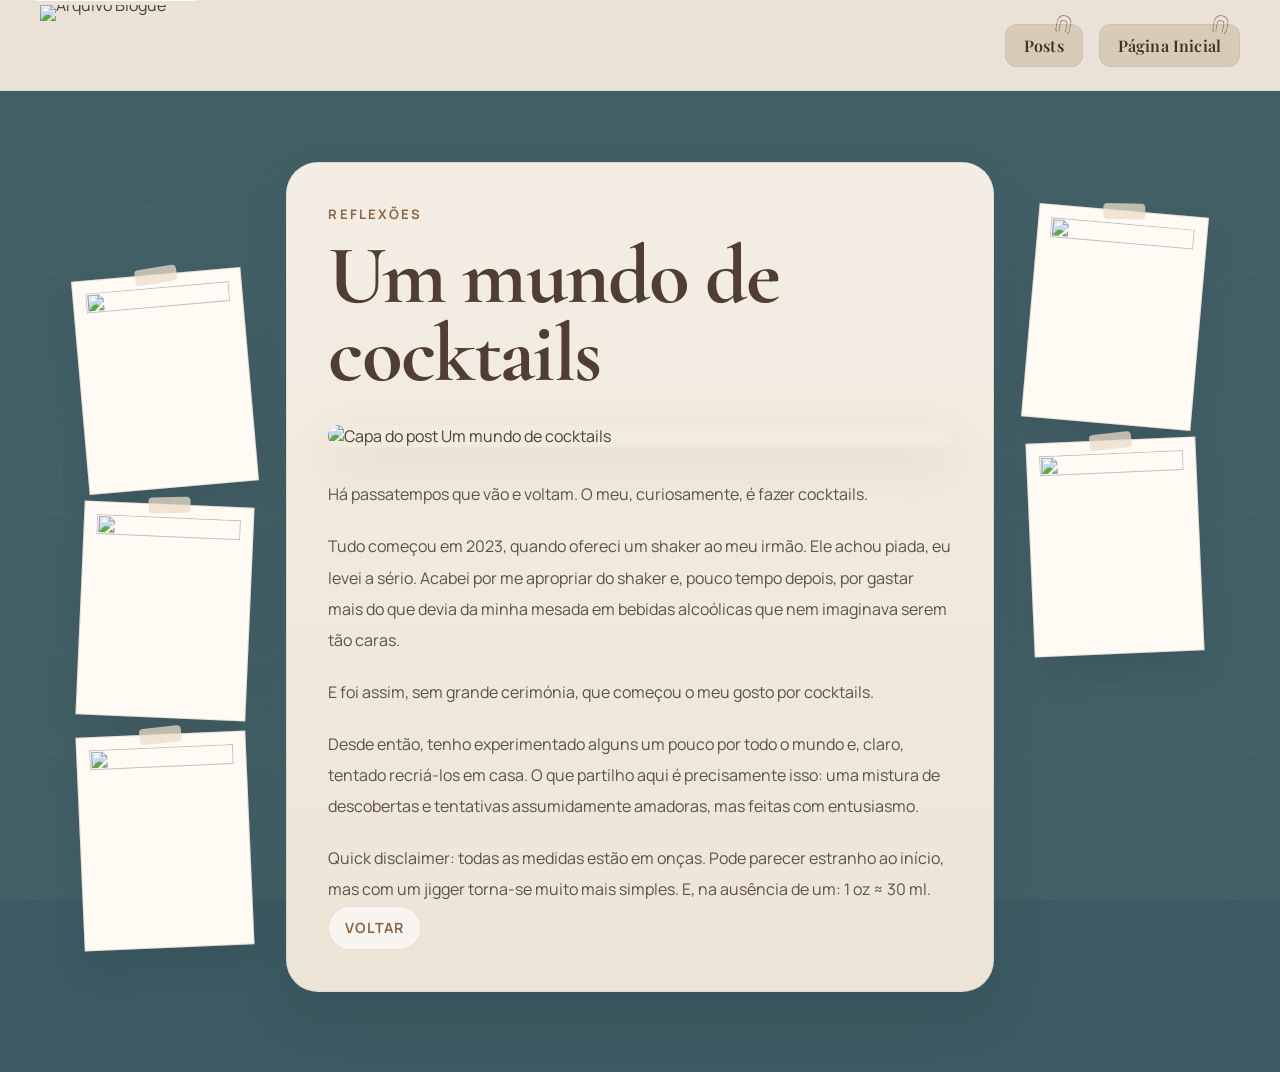
==== post1.html @ 85e185ba "Add files via upload" ====
<!DOCTYPE html>
<html lang="pt">
  <head>
    <meta charset="UTF-8" />
    <meta name="viewport" content="width=device-width, initial-scale=1.0" />
    <title>Um mundo de cocktails | Arquivo</title>
    <link rel="preconnect" href="https://fonts.googleapis.com" />
    <link rel="preconnect" href="https://fonts.gstatic.com" crossorigin />
    <link
      href="https://fonts.googleapis.com/css2?family=Cormorant+Garamond:wght@400;500;600;700&family=Manrope:wght@400;500;600;700&family=Playfair+Display:wght@500;600;700&display=swap"
      rel="stylesheet"
    />
    <link rel="stylesheet" href="style.css" />
  </head>
  <body class="post-page">
    <a class="skip-link" href="#conteudo">Saltar para o conteúdo</a>

    <header class="site-header">
      <nav class="navbar container" aria-label="Navegação principal">
        <a class="brand" href="index.html#topo" aria-label="Voltar à página inicial">
          <!-- Substitua o ficheiro abaixo se quiser trocar o logotipo -->
          <img
            src="assets/images/transparente-logo.png"
            alt="Arquivo Blogue"
            class="brand-logo"
          />
        </a>

        <button
          class="menu-toggle"
          type="button"
          aria-expanded="false"
          aria-controls="menu-principal"
          aria-label="Abrir menu"
        >
          <span></span>
          <span></span>
        </button>

        <div class="nav-links" id="menu-principal">
          <a class="nav-chip is-clipped" href="index.html#arquivo-posts"><span>Posts</span></a>
          <a class="nav-chip" href="index.html#topo"><span>Página Inicial</span></a>
        </div>
      </nav>
    </header>

    <main id="conteudo" class="post-layout">
      <section class="post-scene container">
        <aside class="post-decor post-decor-left" aria-hidden="true">
          <!-- Imagens decorativas da esquerda: duplicar ou remover qualquer bloco <figure class="polaroid decor-image ..."> -->
          <figure class="polaroid decor-image tilt-left">
            <img src="assets/images/post-cover-4.svg" alt="" />
          </figure>
          <figure class="polaroid decor-image tilt-soft-right">
            <img src="assets/images/post-cover-2.svg" alt="" />
          </figure>
          <figure class="polaroid decor-image tilt-soft-left">
            <img src="assets/images/post-cover-5.svg" alt="" />
          </figure>
        </aside>

        <article class="post-article">
          <!-- Conteudo editavel do post -->
          <!-- Categoria -->
          <p class="post-meta post-meta-article">Reflexões</p>

          <!-- Titulo -->
          <h1>Um mundo de cocktails</h1>

          <!-- Imagem principal -->
          <figure class="post-cover">
            <img
              src="assets/images/post-cover-1.svg"
              alt="Capa do post Um mundo de cocktails"
            />
          </figure>

          <!-- Paragrafos do post -->
          <div class="post-body">
            <p>
              Há passatempos que vão e voltam. O meu, curiosamente, é fazer
              cocktails.
            </p>
            <p>
              Tudo começou em 2023, quando ofereci um shaker ao meu irmão. Ele
              achou piada, eu levei a sério. Acabei por me apropriar do shaker e,
              pouco tempo depois, por gastar mais do que devia da minha mesada em
              bebidas alcoólicas que nem imaginava serem tão caras.
            </p>
            <p>
              E foi assim, sem grande cerimónia, que começou o meu gosto por
              cocktails.
            </p>
            <p>
              Desde então, tenho experimentado alguns um pouco por todo o mundo
              e, claro, tentado recriá-los em casa. O que partilho aqui é
              precisamente isso: uma mistura de descobertas e tentativas
              assumidamente amadoras, mas feitas com entusiasmo.
            </p>
            <p>
              Quick disclaimer: todas as medidas estão em onças. Pode parecer
              estranho ao início, mas com um jigger torna-se muito mais simples.
              E, na ausência de um: 1 oz ≈ 30 ml.
            </p>
          </div>

          <!-- Texto do botao -->
          <a class="back-link" href="index.html#arquivo-posts">Voltar</a>
        </article>

        <aside class="post-decor post-decor-right" aria-hidden="true">
          <!-- Imagens decorativas da direita: duplicar ou remover qualquer bloco <figure class="polaroid decor-image ..."> -->
          <figure class="polaroid decor-image tilt-right">
            <img src="assets/images/post-cover-6.svg" alt="" />
          </figure>
          <figure class="polaroid decor-image tilt-soft-left">
            <img src="assets/images/post-cover-3.svg" alt="" />
          </figure>
        </aside>
      </section>
    </main>

    <script src="script.js"></script>
  </body>
</html>
---- style.css ----
:root {
  --bg-main: #f5efe5;
  --bg-soft: #f8f2eb;
  --main-blue: #4f6a6d;
  --nav-bg: #eae2d6;
  --paper: rgba(255, 251, 246, 0.8);
  --paper-strong: #fffaf3;
  --card: #fdf8f0;
  --text-main: #503d34;
  --text-soft: #7b675f;
  --accent: #c69254;
  --accent-deep: #8b6646;
  --line: rgba(103, 78, 63, 0.14);
  --shadow: 0 24px 80px rgba(98, 73, 53, 0.12);
  --radius-lg: 32px;
  --radius-md: 22px;
  --radius-sm: 16px;
  --navbar-height: 90px;
  --container: min(1120px, calc(100vw - 2.4rem));
}

*,
*::before,
*::after {
  box-sizing: border-box;
}

html {
  scroll-behavior: smooth;
}

body {
  margin: 0;
  min-width: 320px;
  font-family: "Manrope", sans-serif;
  color: var(--text-main);
  background:
    radial-gradient(circle at top left, rgba(236, 216, 191, 0.55), transparent 34%),
    linear-gradient(180deg, #fbf7f2 0%, var(--bg-main) 48%, #efe6da 100%);
}

body::before {
  content: "";
  position: fixed;
  inset: 0;
  pointer-events: none;
  background-image:
    linear-gradient(rgba(255, 255, 255, 0.08), rgba(255, 255, 255, 0.08)),
    url("data:image/svg+xml,%3Csvg xmlns='http://www.w3.org/2000/svg' width='240' height='240' viewBox='0 0 240 240'%3E%3Cg fill='none' stroke='%23c7b5a1' stroke-opacity='.15'%3E%3Cpath d='M16 45c34-21 62-13 83 9s44 28 81 12'/%3E%3Cpath d='M20 182c28-17 59-14 83 7 21 19 48 24 81 10'/%3E%3Cpath d='M60 0v240M180 0v240' stroke-opacity='.06'/%3E%3C/g%3E%3C/svg%3E");
  opacity: 0.4;
  z-index: -1;
}

img {
  display: block;
  max-width: 100%;
}

a {
  color: inherit;
  text-decoration: none;
}

button {
  font: inherit;
}

.container {
  width: var(--container);
  margin: 0 auto;
}

.skip-link {
  position: absolute;
  left: 1rem;
  top: -3rem;
  z-index: 40;
  padding: 0.85rem 1.1rem;
  border-radius: 999px;
  background: var(--paper-strong);
  transition: top 0.2s ease;
}

.skip-link:focus {
  top: 1rem;
}

.site-header {
  position: fixed;
  inset: 0 0 auto;
  z-index: 30;
  padding: 0;
  background: var(--nav-bg);
  border-bottom: 1px solid rgba(0, 0, 0, 0.05);
}

.navbar {
  display: flex;
  align-items: center;
  justify-content: space-between;
  width: 100%;
  min-height: var(--navbar-height);
  margin: 0;
  padding: 5px 40px;
  color: var(--text-main);
}

.site-header .container {
  width: 100%;
  max-width: none;
}

.brand {
  display: inline-flex;
  align-items: center;
  flex: 0 0 auto;
  line-height: 0;
  width: auto;
  height: 80px;
}

.brand-logo {
  display: block;
  width: auto;
  max-width: none;
  height: 80px;
  image-rendering: -webkit-optimize-contrast;
}

.nav-links {
  display: flex;
  align-items: center;
  gap: 16px;
  margin-left: auto;
}

.nav-chip {
  position: relative;
  display: inline-flex;
  align-items: center;
  justify-content: center;
  padding: 10px 18px;
  font-family: "Playfair Display", serif;
  font-size: 1rem;
  font-weight: 600;
  letter-spacing: 0.01em;
  color: #3e3426;
  background: #d8cbb8;
  border: 1px solid rgba(0, 0, 0, 0.05);
  border-radius: 12px;
  cursor: pointer;
  transition:
    background 0.2s ease,
    color 0.25s ease,
    transform 0.25s ease;
}

.nav-chip span {
  position: relative;
  z-index: 1;
}

.nav-chip::before {
  content: "";
  position: absolute;
  top: -10px;
  right: 11px;
  width: 15px;
  height: 20px;
  border: 1.5px solid rgba(86, 72, 55, 0.55);
  border-bottom-color: transparent;
  border-radius: 10px 10px 8px 8px;
  transform: rotate(11deg);
  pointer-events: none;
}

.nav-chip::after {
  content: "";
  position: absolute;
  top: -5px;
  right: 15px;
  width: 8px;
  height: 13px;
  border: 1.5px solid rgba(86, 72, 55, 0.55);
  border-bottom-color: transparent;
  border-radius: 8px 8px 6px 6px;
  transform: rotate(11deg);
  pointer-events: none;
}

.nav-chip:hover,
.nav-chip:focus-visible {
  background: #cfbfa9;
  transform: translateY(-1px);
}

.post-link:hover,
.back-link:hover {
  transform: translateY(-1px);
}

.menu-toggle {
  display: none;
}

.menu-toggle span {
  display: block;
  width: 1.1rem;
  height: 2px;
  margin: 0.24rem auto;
  border-radius: 999px;
  background: currentColor;
  transition:
    transform 0.25s ease,
    opacity 0.25s ease;
}

.menu-toggle.is-open span:first-child {
  transform: translateY(6px) rotate(45deg);
}

.menu-toggle.is-open span:last-child {
  transform: translateY(-3px) rotate(-45deg);
}

.hero-section {
  padding-top: calc(var(--navbar-height) + 1.5rem);
}

.hero-image {
  width: 100%;
  height: auto;
  object-fit: contain;
  box-shadow: 0 35px 75px rgba(87, 65, 48, 0.16);
}

.archive-section {
  position: relative;
  padding: 4.5rem 0 6rem;
}

.arquivo-posts {
  background: #3d5a62;
}

.archive-shell {
  position: relative;
  padding: clamp(1.6rem, 2vw, 2.2rem);
  border: 1px solid rgba(140, 110, 90, 0.12);
  border-radius: calc(var(--radius-lg) + 6px);
  background:
    linear-gradient(180deg, rgba(255, 251, 246, 0.74), rgba(249, 241, 232, 0.92)),
    var(--paper);
  box-shadow: var(--shadow);
}

.arquivo-posts .archive-shell {
  background:
    linear-gradient(180deg, rgba(245, 236, 224, 0.96), rgba(236, 223, 206, 0.98)),
    #eadbc8;
}

.arquivo-posts .section-heading h1,
.arquivo-posts .section-intro,
.arquivo-posts .eyebrow {
  color: var(--text-main);
}

.archive-shell::before,
.archive-shell::after {
  content: "";
  position: absolute;
  width: 120px;
  height: 42px;
  background: rgba(231, 214, 189, 0.58);
  border-radius: 5px;
  filter: blur(0.2px);
}

.archive-shell::before {
  top: -12px;
  left: 7%;
  transform: rotate(-7deg);
}

.archive-shell::after {
  right: 9%;
  bottom: -14px;
  transform: rotate(5deg);
}

.section-heading {
  max-width: 42rem;
  margin-bottom: 2.4rem;
}

.eyebrow,
.post-meta {
  margin: 0 0 0.65rem;
  color: var(--accent-deep);
  font-size: 0.82rem;
  font-weight: 700;
  letter-spacing: 0.16em;
  text-transform: uppercase;
}

.section-heading h1,
.post-article h1 {
  margin: 0;
  font-family: "Cormorant Garamond", serif;
  font-size: clamp(3.2rem, 7vw, 5.2rem);
  line-height: 0.94;
  letter-spacing: -0.02em;
}

.section-intro {
  max-width: 38rem;
  margin: 1.1rem 0 0;
  color: var(--text-soft);
  font-size: 1.02rem;
  line-height: 1.8;
}

.posts-grid {
  display: grid;
  grid-template-columns: repeat(3, minmax(0, 1fr));
  gap: 1.4rem;
}

.post-card {
  display: grid;
  min-height: 100%;
  overflow: hidden;
  border: 1px solid rgba(126, 95, 75, 0.1);
  border-radius: var(--radius-md);
  background: linear-gradient(180deg, rgba(255, 251, 246, 0.92), rgba(250, 242, 233, 0.98));
  box-shadow: 0 20px 40px rgba(92, 69, 51, 0.08);
  transition:
    transform 0.3s ease,
    box-shadow 0.3s ease,
    border-color 0.3s ease;
}

.post-card:hover,
.post-card:focus-visible {
  transform: translateY(-8px) rotate(-0.4deg);
  border-color: rgba(139, 102, 70, 0.2);
  box-shadow: 0 26px 48px rgba(92, 69, 51, 0.12);
}

.post-card:nth-child(2):hover,
.post-card:nth-child(2):focus-visible {
  transform: translateY(-8px) rotate(0.5deg);
}

.post-card-media {
  position: relative;
  aspect-ratio: 4 / 3;
  overflow: hidden;
}

.post-card-media::after {
  content: "";
  position: absolute;
  inset: 0;
  background: linear-gradient(180deg, transparent 40%, rgba(74, 54, 42, 0.08) 100%);
}

.post-card-media img {
  width: 100%;
  height: 100%;
  object-fit: cover;
}

.post-card-content {
  display: grid;
  gap: 0.85rem;
  padding: 1.4rem 1.35rem 1.5rem;
}

.post-card-content h2 {
  margin: 0;
  font-family: "Cormorant Garamond", serif;
  font-size: 2rem;
  line-height: 0.96;
}

.post-card-content p {
  margin: 0;
  color: var(--text-soft);
  font-size: 0.97rem;
  line-height: 1.8;
}

.post-link,
.back-link {
  display: inline-flex;
  align-items: center;
  width: fit-content;
  margin-top: 0.3rem;
  padding: 0.72rem 1rem;
  border-radius: 999px;
  border: 1px solid rgba(139, 102, 70, 0.14);
  background: rgba(255, 255, 255, 0.6);
  color: var(--accent-deep);
  font-size: 0.88rem;
  font-weight: 700;
  letter-spacing: 0.05em;
  text-transform: uppercase;
  transition:
    transform 0.25s ease,
    background 0.25s ease,
    border-color 0.25s ease;
}

.post-link {
  pointer-events: none;
}

.post-page {
  background: #3d5a62;
}

.post-layout {
  padding: calc(var(--navbar-height) + 4.5rem) 0 5rem;
  min-height: 100vh;
}

.post-scene {
  display: grid;
  grid-template-columns: minmax(110px, 170px) minmax(0, 880px) minmax(110px, 170px);
  gap: clamp(1rem, 2.8vw, 2.4rem);
  align-items: start;
}

.post-decor {
  display: grid;
  gap: 1rem;
  align-content: start;
}

.post-decor-left {
  padding-top: 7rem;
}

.post-decor-right {
  padding-top: 3rem;
}

.polaroid {
  position: relative;
  padding: 0.75rem 0.75rem 1.25rem;
  border: 1px solid rgba(112, 88, 70, 0.16);
  background: #fffaf3;
  box-shadow: 0 18px 28px rgba(30, 47, 54, 0.14);
}

.decor-image {
  margin: 0;
}

.polaroid::before {
  content: "";
  position: absolute;
  top: -8px;
  left: 50%;
  width: 42px;
  height: 16px;
  border-radius: 4px;
  background: rgba(236, 222, 201, 0.74);
  transform: translateX(-50%) rotate(-4deg);
}

.polaroid img {
  width: 100%;
  aspect-ratio: 4 / 5;
  object-fit: cover;
}

.tilt-left {
  transform: rotate(-5deg);
}

.tilt-right {
  transform: rotate(5deg);
}

.tilt-soft-left {
  transform: rotate(-2.5deg);
}

.tilt-soft-right {
  transform: rotate(2.5deg);
}

.post-article {
  width: 100%;
  max-width: 880px;
  margin: 0 auto;
  padding: clamp(1.75rem, 3.6vw, 2.6rem);
  border: 1px solid rgba(126, 95, 75, 0.12);
  border-radius: var(--radius-lg);
  background: linear-gradient(180deg, rgba(247, 240, 230, 0.98), rgba(241, 231, 218, 0.98));
  box-shadow: 0 24px 44px rgba(30, 47, 54, 0.16);
}

.post-meta-article {
  margin-bottom: 0.9rem;
}

.post-cover {
  margin: 2rem 0;
  overflow: hidden;
  border-radius: calc(var(--radius-md) + 2px);
  box-shadow: 0 20px 48px rgba(95, 70, 51, 0.1);
}

.post-cover img {
  width: 100%;
  height: auto;
}

.post-body {
  display: grid;
  gap: 1.3rem;
  max-width: 42rem;
}

.post-body p {
  margin: 0;
  color: #624f47;
  font-size: 1rem;
  line-height: 1.95;
}

.post-page [contenteditable="true"] {
  outline: none;
  transition: box-shadow 0.2s ease, background-color 0.2s ease;
}

.post-page [contenteditable="true"]:focus {
  background: rgba(255, 255, 255, 0.2);
  box-shadow: 0 0 0 2px rgba(139, 102, 70, 0.14);
  border-radius: 8px;
}

.post-meta-article,
.post-article h1,
.post-actions,
.save-html-status {
  max-width: 42rem;
}

.post-actions {
  display: flex;
  flex-wrap: wrap;
  gap: 0.9rem;
  align-items: center;
  margin-top: 2rem;
}

.back-link {
  margin-top: 0;
}

.save-html-button {
  display: inline-flex;
  align-items: center;
  justify-content: center;
  padding: 0.72rem 1rem;
  border: 1px solid rgba(139, 102, 70, 0.14);
  border-radius: 999px;
  background: rgba(255, 255, 255, 0.72);
  color: var(--accent-deep);
  font: inherit;
  font-size: 0.88rem;
  font-weight: 700;
  letter-spacing: 0.05em;
  text-transform: uppercase;
  cursor: pointer;
  transition:
    transform 0.25s ease,
    background 0.25s ease,
    border-color 0.25s ease;
}

.save-html-button:hover,
.save-html-button:focus-visible {
  transform: translateY(-1px);
  background: rgba(255, 255, 255, 0.92);
}

.save-html-status {
  min-height: 1.4rem;
  margin: 0.85rem 0 0;
  color: var(--text-soft);
  font-size: 0.92rem;
}

.post1-page {
  background: #3d5a62;
}

.browser-chrome {
  display: flex;
  align-items: center;
  gap: 1rem;
  min-height: 54px;
  padding: 0.75rem 1.25rem;
  background: #c9cbcf;
  border-bottom: 1px solid rgba(82, 82, 82, 0.16);
}

.browser-chrome-left,
.browser-chrome-right {
  display: flex;
  align-items: center;
  gap: 0.7rem;
  flex: 0 0 auto;
}

.browser-dot {
  width: 15px;
  height: 15px;
  border-radius: 50%;
}

.browser-dot.is-red {
  background: #ff6676;
}

.browser-dot.is-yellow {
  background: #ffc857;
}

.browser-dot.is-green {
  background: #6fd13a;
}

.browser-address {
  flex: 1;
  height: 20px;
  border-radius: 999px;
  background: rgba(255, 255, 255, 0.82);
}

.browser-pill {
  width: 36px;
  height: 18px;
  border-radius: 6px;
  background: rgba(255, 255, 255, 0.82);
}

.post1-layout {
  padding: 2rem 2rem 3rem;
}

.post1-scene {
  display: grid;
  grid-template-columns: minmax(120px, 240px) minmax(0, 1fr) minmax(180px, 320px);
  gap: clamp(1rem, 2.5vw, 2.4rem);
  align-items: start;
}

.post1-strip {
  display: grid;
  gap: 1rem;
  align-content: start;
}

.post1-strip-left {
  padding-top: 33rem;
}

.post1-highlight {
  padding-top: 19rem;
}

.post1-polaroid {
  position: relative;
  margin: 0;
  padding: 0.7rem 0.7rem 1.15rem;
  background: #fffaf3;
  border: 1px solid rgba(100, 78, 62, 0.15);
  box-shadow: 0 18px 28px rgba(30, 47, 54, 0.12);
}

.post1-polaroid img {
  display: block;
  width: 100%;
  aspect-ratio: 4 / 5;
  object-fit: cover;
}

.post1-polaroid-tall img {
  aspect-ratio: 3 / 4.6;
}

.post1-polaroid-feature {
  max-width: 285px;
}

.post1-paperclipped::before,
.post1-paperclipped::after {
  content: "";
  position: absolute;
  border: 2px solid rgba(238, 230, 226, 0.95);
  border-bottom-color: transparent;
  background: transparent;
}

.post1-paperclipped::before {
  top: -28px;
  right: 14px;
  width: 30px;
  height: 96px;
  border-radius: 22px;
  transform: rotate(45deg);
}

.post1-paperclipped::after {
  top: -4px;
  right: 26px;
  width: 16px;
  height: 58px;
  border-radius: 14px;
  transform: rotate(45deg);
}

.post1-tilt-left {
  transform: rotate(-6deg);
}

.post1-tilt-right {
  transform: rotate(7deg);
}

.post1-tilt-soft-left {
  transform: rotate(-2.5deg);
}

.post1-tilt-soft-right {
  transform: rotate(3deg);
}

.post1-card {
  width: min(100%, 1080px);
  min-height: calc(100vh - 12rem);
  margin: 0 auto;
  padding: clamp(2rem, 4.2vw, 3.2rem) clamp(2rem, 4.4vw, 4rem);
  border-radius: 34px;
  border: 1px solid rgba(182, 150, 122, 0.14);
  background:
    linear-gradient(90deg, rgba(216, 198, 176, 0.18) 0 3.5%, transparent 3.5% 100%),
    radial-gradient(circle at 50% 30%, rgba(246, 222, 191, 0.18), transparent 50%),
    linear-gradient(180deg, rgba(248, 242, 234, 0.98), rgba(244, 235, 224, 0.98));
  box-shadow:
    0 24px 48px rgba(26, 40, 46, 0.16),
    inset 0 0 34px rgba(213, 184, 145, 0.12);
}

.post1-page .post-meta-article {
  margin: 0 0 1rem;
  color: #8b6646;
  font-size: 0.92rem;
  letter-spacing: 0.18em;
}

.post1-page .post1-card h1 {
  max-width: 9ch;
  margin: 0 0 2rem;
  color: #5a4437;
  font-family: "Cormorant Garamond", serif;
  font-size: clamp(4.4rem, 7vw, 6.6rem);
  line-height: 0.9;
  letter-spacing: -0.045em;
}

.post1-body {
  display: grid;
  gap: 1.55rem;
  max-width: 51rem;
  padding-top: 1.6rem;
  border-top: 1px solid rgba(214, 194, 170, 0.35);
}

.post1-body p {
  margin: 0;
  color: #655148;
  font-size: clamp(1.05rem, 1.35vw, 1.18rem);
  line-height: 1.95;
}

.post1-actions {
  margin-top: 2.5rem;
}

.post1-page .back-link {
  padding: 0.95rem 1.55rem;
  border-radius: 999px;
  background: rgba(255, 252, 247, 0.8);
  box-shadow: 0 4px 14px rgba(98, 73, 53, 0.08);
}

.post1-page .save-html-button {
  padding: 0.95rem 1.25rem;
  border-radius: 999px;
  background: rgba(245, 236, 225, 0.82);
}

.post1-page .save-html-status {
  margin-top: 1rem;
}

@media (max-width: 1100px) {
  .post-scene {
    grid-template-columns: minmax(0, 760px);
    justify-content: center;
  }

  .post-decor {
    display: none;
  }

  .post1-scene {
    grid-template-columns: minmax(0, 1fr);
  }

  .post1-strip,
  .post1-highlight {
    display: none;
  }
}

@media (max-width: 960px) {
  .posts-grid {
    grid-template-columns: repeat(2, minmax(0, 1fr));
  }
}

@media (max-width: 760px) {
  :root {
    --navbar-height: 78px;
    --container: min(100vw - 1.25rem, 100%);
  }

  .navbar {
    min-height: var(--navbar-height);
    padding: 14px 20px;
  }

  .brand {
    width: auto;
    height: 50px;
  }

  .brand-logo {
    height: 50px;
  }

  .nav-links {
    display: grid;
    justify-items: end;
    gap: 8px;
  }

  .browser-chrome {
    min-height: 46px;
    padding: 0.55rem 0.9rem;
  }

  .browser-dot {
    width: 13px;
    height: 13px;
  }

  .browser-pill {
    width: 28px;
    height: 14px;
  }

  .post1-layout {
    padding: 1.1rem 0.85rem 2rem;
  }

  .post1-card {
    min-height: auto;
    padding: 1.6rem 1.2rem 2rem;
    border-radius: 28px;
  }

  .post1-page .post1-card h1 {
    font-size: clamp(3.1rem, 15vw, 4.4rem);
  }

  .post1-body {
    gap: 1.2rem;
    max-width: 100%;
  }

  .nav-chip {
    padding: 8px 14px;
    font-size: 0.95rem;
  }

  .section-heading h1,
  .post-article h1 {
    font-size: clamp(2.8rem, 13vw, 4rem);
  }

  .post-layout {
    padding: calc(var(--navbar-height) + 2.6rem) 0 4rem;
  }

  .archive-section {
    padding: 3.5rem 0 4rem;
  }

  .posts-grid {
    grid-template-columns: 1fr;
  }
}

@media (max-width: 560px) {
  .hero-section {
    padding-top: calc(var(--navbar-height) + 1rem);
  }

  .navbar {
    padding: 14px 16px;
  }

  .brand {
    width: auto;
    height: 50px;
  }

  .archive-shell {
    padding: 1.2rem;
    border-radius: 28px;
  }

  .archive-shell::before,
  .archive-shell::after {
    width: 86px;
    height: 28px;
  }

  .post-card-content h2 {
    font-size: 1.78rem;
  }

  .post-body p,
  .section-intro,
  .post-card-content p {
    font-size: 0.96rem;
  }
}
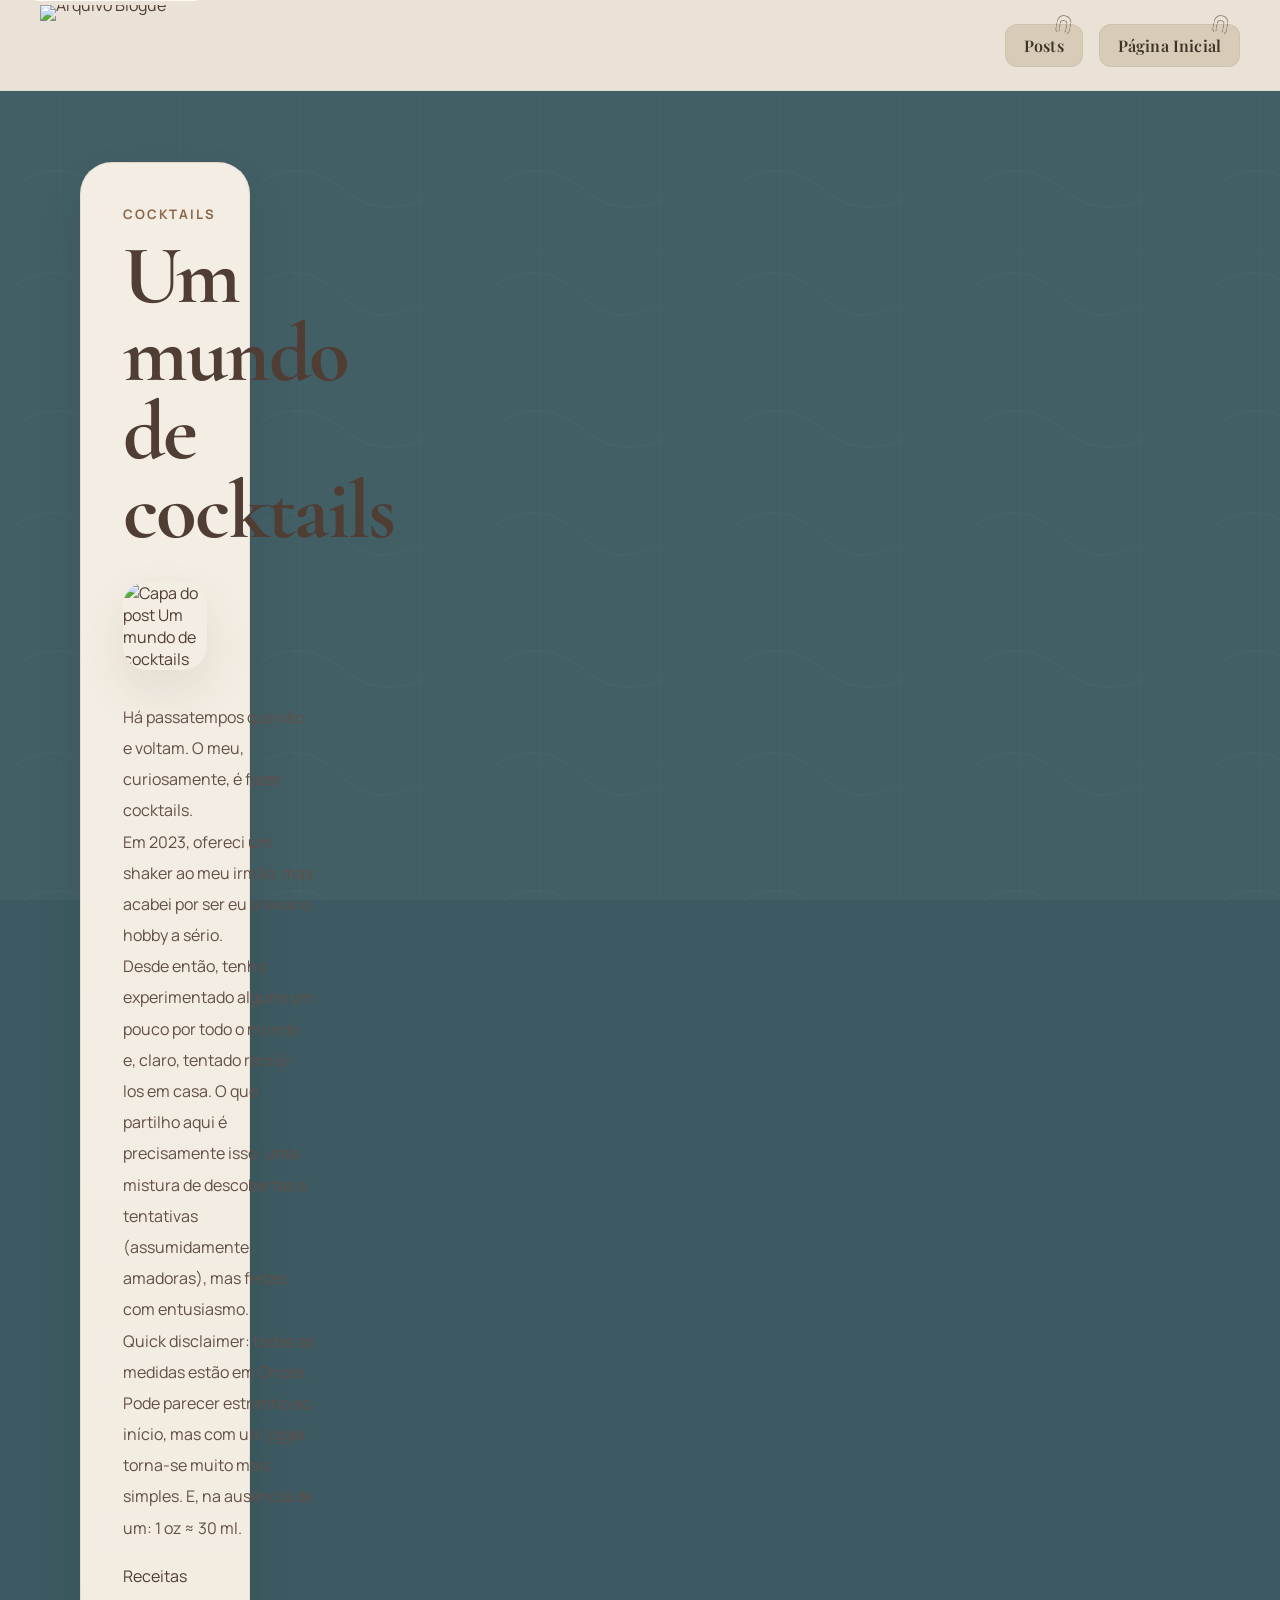
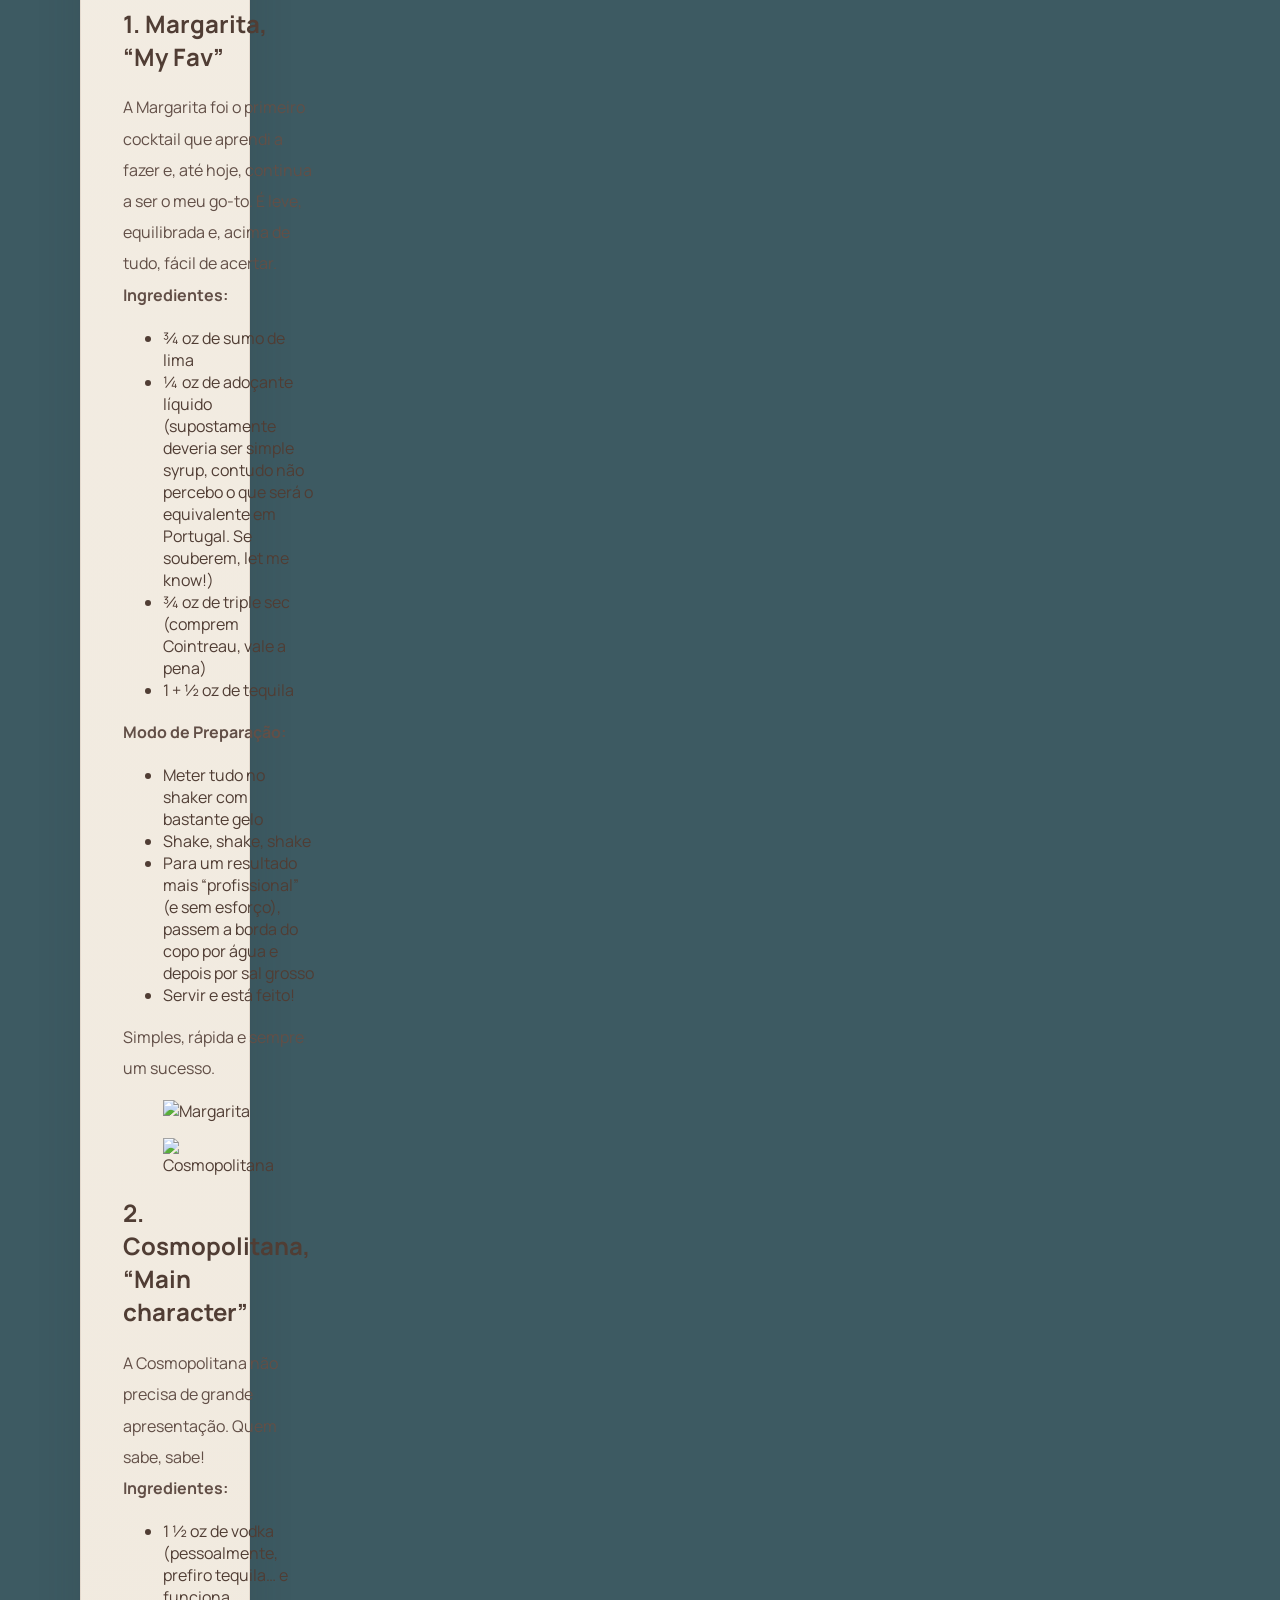
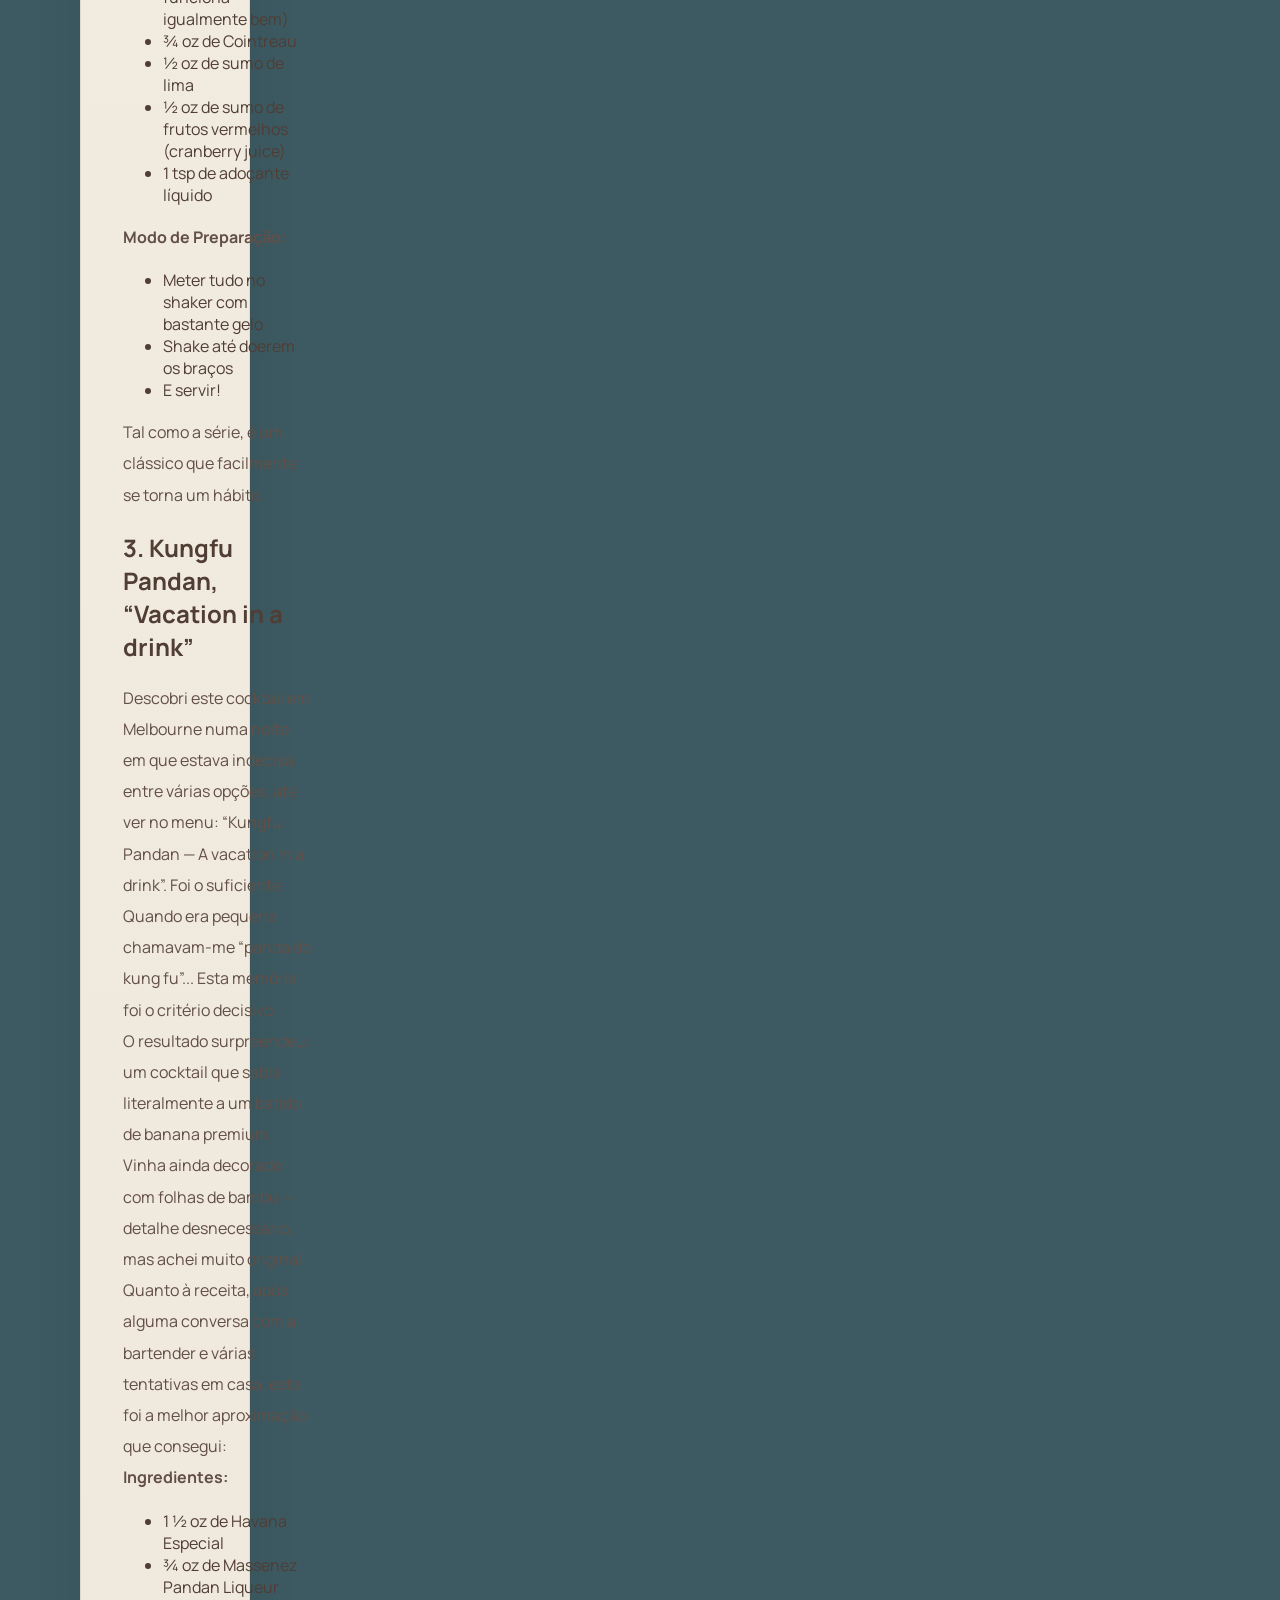
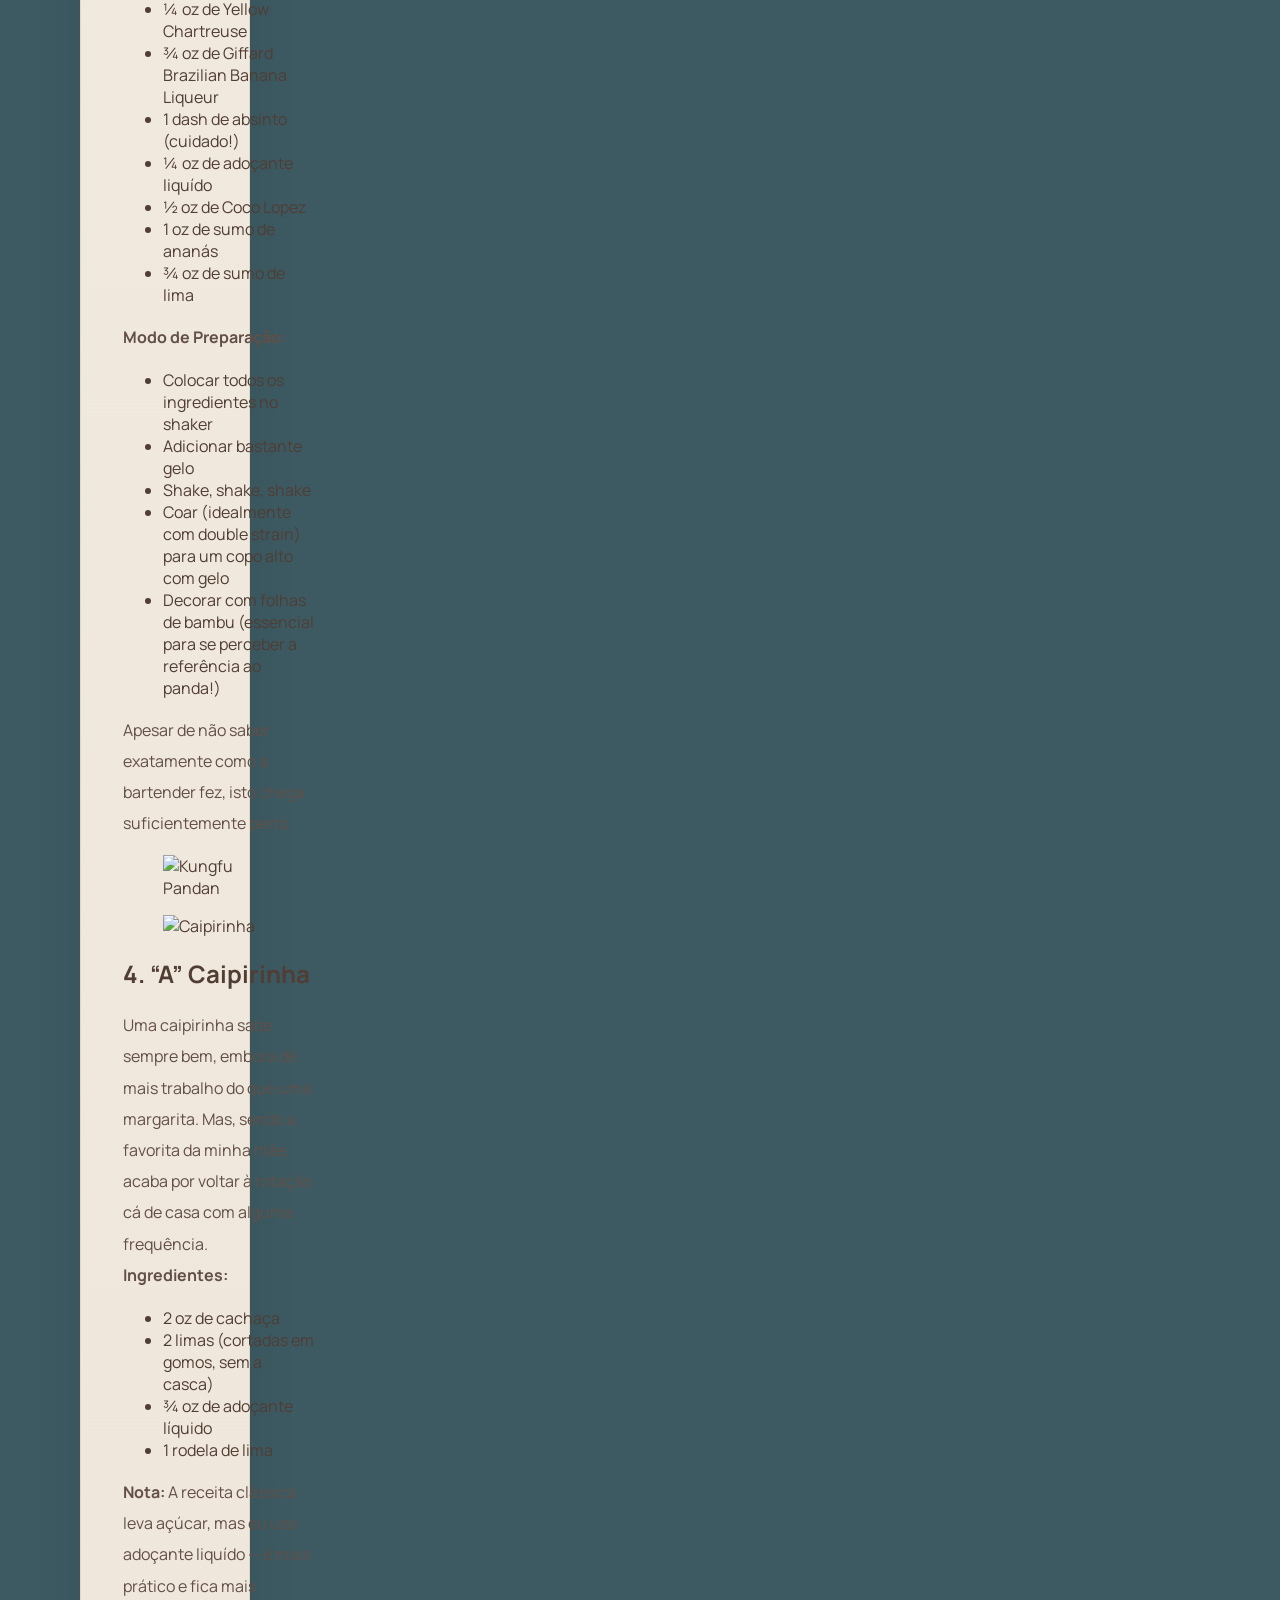
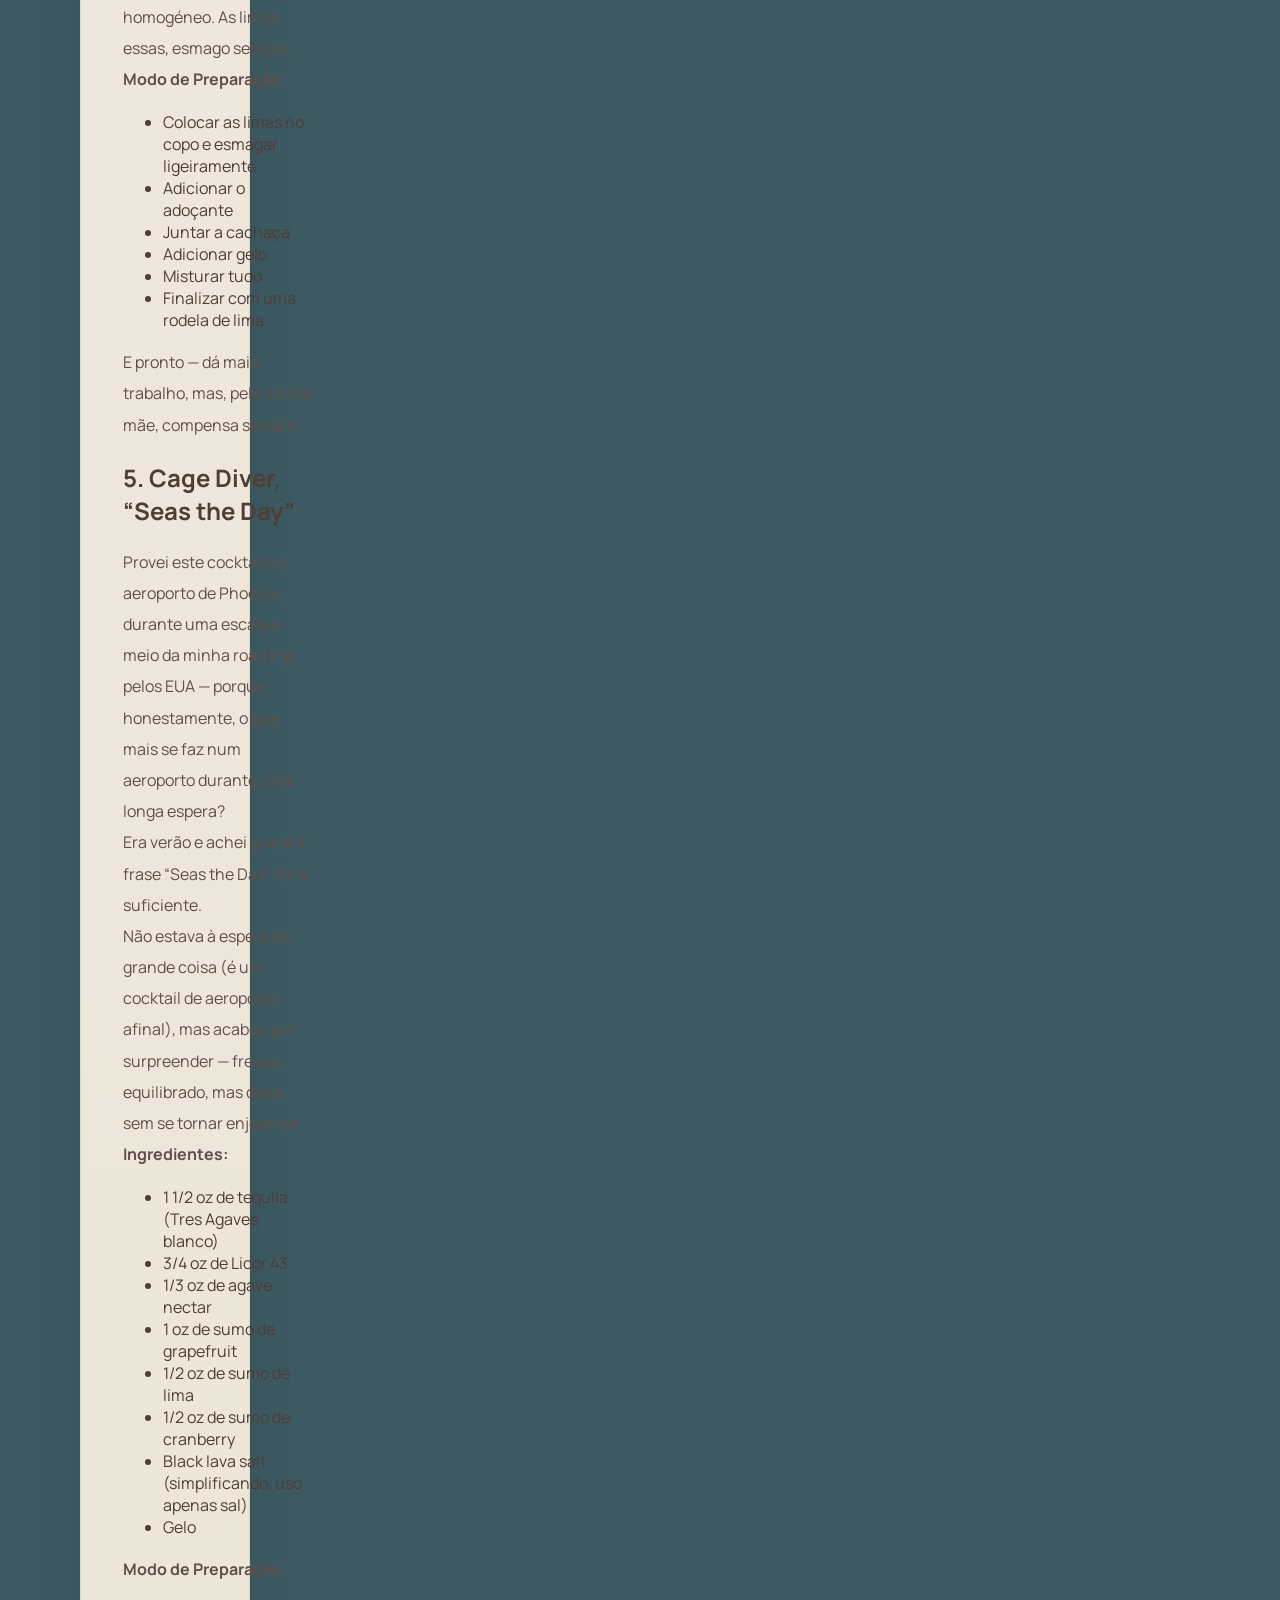
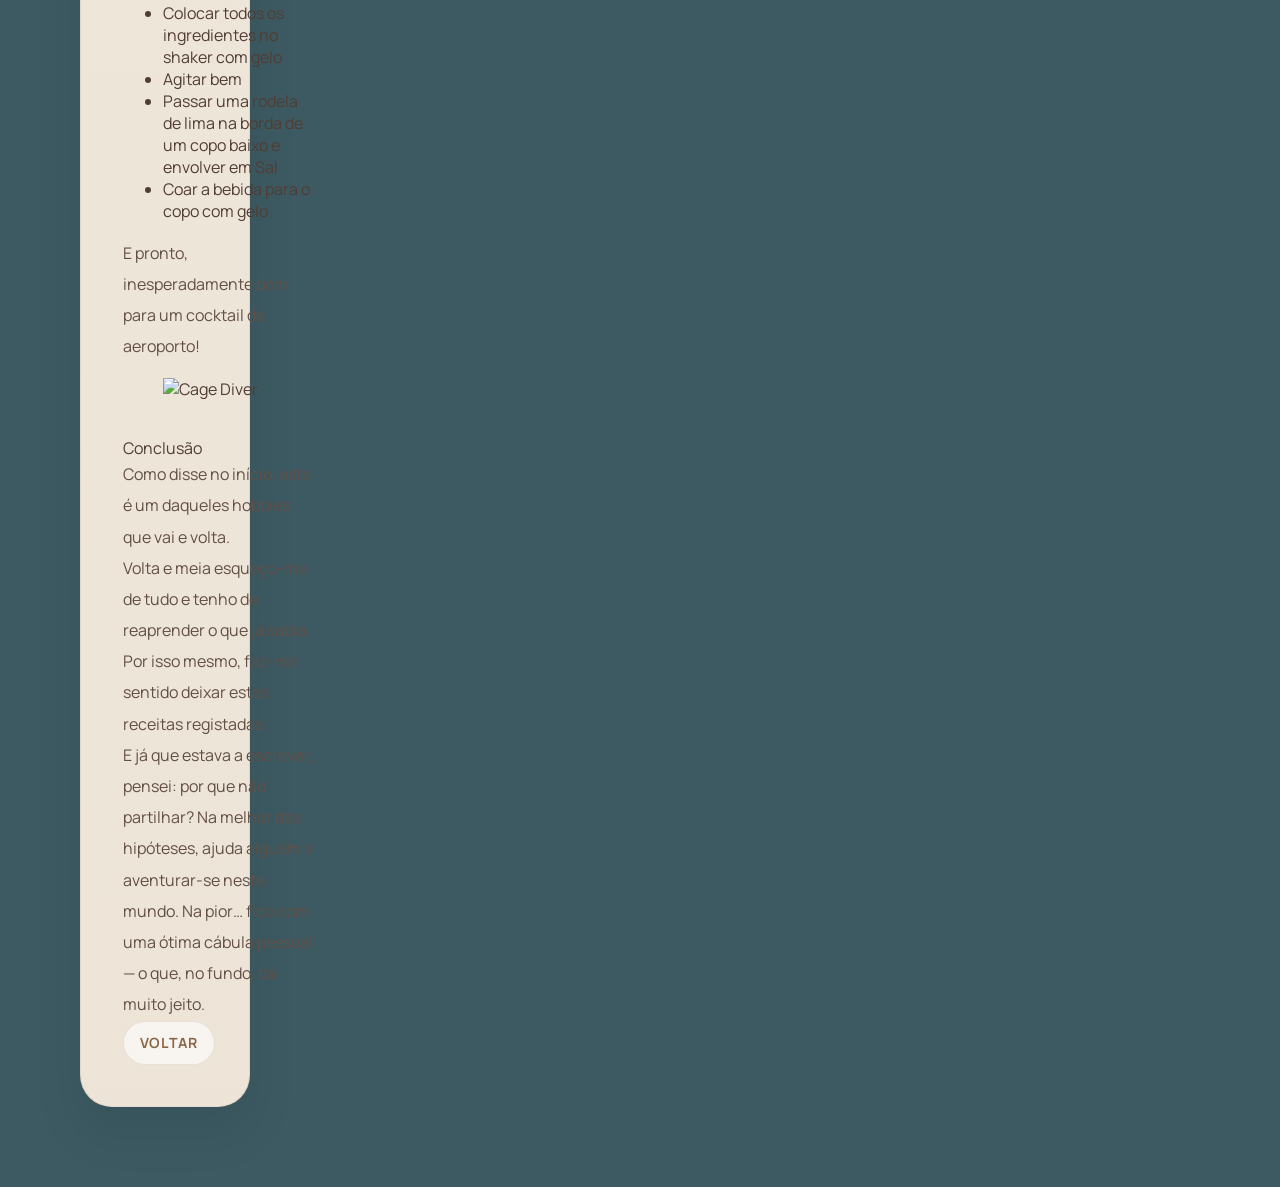
==== commit c25e644b: "Add files via upload" ====
--- a/post1.html
+++ b/post1.html
@@ -12,7 +12,7 @@
     />
     <link rel="stylesheet" href="style.css" />
   </head>
-  <body class="post-page">
+  <body class="post-page cocktail-post">
     <a class="skip-link" href="#conteudo">Saltar para o conteúdo</a>
 
     <header class="site-header">
@@ -46,23 +46,10 @@
 
     <main id="conteudo" class="post-layout">
       <section class="post-scene container">
-        <aside class="post-decor post-decor-left" aria-hidden="true">
-          <!-- Imagens decorativas da esquerda: duplicar ou remover qualquer bloco <figure class="polaroid decor-image ..."> -->
-          <figure class="polaroid decor-image tilt-left">
-            <img src="assets/images/post-cover-4.svg" alt="" />
-          </figure>
-          <figure class="polaroid decor-image tilt-soft-right">
-            <img src="assets/images/post-cover-2.svg" alt="" />
-          </figure>
-          <figure class="polaroid decor-image tilt-soft-left">
-            <img src="assets/images/post-cover-5.svg" alt="" />
-          </figure>
-        </aside>
-
         <article class="post-article">
           <!-- Conteudo editavel do post -->
           <!-- Categoria -->
-          <p class="post-meta post-meta-article">Reflexões</p>
+          <p class="post-meta post-meta-article">Cocktails</p>
 
           <!-- Titulo -->
           <h1>Um mundo de cocktails</h1>
@@ -70,53 +57,268 @@
           <!-- Imagem principal -->
           <figure class="post-cover">
             <img
-              src="assets/images/post-cover-1.svg"
+              src="assets/images/post-cover-1.jpg"
               alt="Capa do post Um mundo de cocktails"
             />
           </figure>
 
           <!-- Paragrafos do post -->
           <div class="post-body">
-            <p>
-              Há passatempos que vão e voltam. O meu, curiosamente, é fazer
-              cocktails.
-            </p>
-            <p>
-              Tudo começou em 2023, quando ofereci um shaker ao meu irmão. Ele
-              achou piada, eu levei a sério. Acabei por me apropriar do shaker e,
-              pouco tempo depois, por gastar mais do que devia da minha mesada em
-              bebidas alcoólicas que nem imaginava serem tão caras.
-            </p>
-            <p>
-              E foi assim, sem grande cerimónia, que começou o meu gosto por
-              cocktails.
-            </p>
-            <p>
-              Desde então, tenho experimentado alguns um pouco por todo o mundo
-              e, claro, tentado recriá-los em casa. O que partilho aqui é
-              precisamente isso: uma mistura de descobertas e tentativas
-              assumidamente amadoras, mas feitas com entusiasmo.
-            </p>
-            <p>
-              Quick disclaimer: todas as medidas estão em onças. Pode parecer
-              estranho ao início, mas com um jigger torna-se muito mais simples.
-              E, na ausência de um: 1 oz ≈ 30 ml.
-            </p>
+            <section class="post-intro" aria-label="Introdução">
+              <p>
+                Há passatempos que vão e voltam. O meu, curiosamente, é fazer cocktails.
+              </p>
+              <p>
+                Em 2023, ofereci um shaker ao meu irmão, mas acabei por ser eu a levar
+                o hobby a sério.
+              </p>
+              <p>
+                Desde então, tenho experimentado alguns um pouco por todo o mundo e,
+                claro, tentado recriá-los em casa. O que partilho aqui é precisamente
+                isso: uma mistura de descobertas e tentativas (assumidamente
+                amadoras), mas feitas com entusiasmo.
+              </p>
+              <p>
+                Quick disclaimer: todas as medidas estão em Onzes. Pode parecer
+                estranho ao início, mas com um jigger torna-se muito mais simples. E,
+                na ausência de um: 1 oz ≈ 30 ml.
+              </p>
+            </section>
+
+            <section class="recipes-section" aria-label="Receitas">
+              <div class="post-section-divider" aria-hidden="true">
+                <span>Receitas</span>
+              </div>
+
+              <section class="recipe-card">
+                <div class="recipe-card-copy">
+                  <h2>1. Margarita, “My Fav”</h2>
+                  <p>
+                    A Margarita foi o primeiro cocktail que aprendi a fazer e, até hoje,
+                    continua a ser o meu go-to. É leve, equilibrada e, acima de tudo,
+                    fácil de acertar.
+                  </p>
+                  <p><strong>Ingredientes:</strong></p>
+                  <ul>
+                    <li>¾ oz de sumo de lima</li>
+                    <li>
+                      ¼ oz de adoçante líquido (supostamente deveria ser simple syrup,
+                      contudo não percebo o que será o equivalente em Portugal. Se
+                      souberem, let me know!)
+                    </li>
+                    <li>¾ oz de triple sec (comprem Cointreau, vale a pena)</li>
+                    <li>1 + ½ oz de tequila</li>
+                  </ul>
+                  <p><strong>Modo de Preparação:</strong></p>
+                  <ul>
+                    <li>Meter tudo no shaker com bastante gelo</li>
+                    <li>Shake, shake, shake</li>
+                    <li>
+                      Para um resultado mais “profissional” (e sem esforço), passem a
+                      borda do copo por água e depois por sal grosso
+                    </li>
+                    <li>Servir e está feito!</li>
+                  </ul>
+                  <p>Simples, rápida e sempre um sucesso.</p>
+                </div>
+                <figure class="recipe-photo recipe-photo-portrait">
+                  <img
+                    src="assets/images/Um mundo de Cocktails/Margarita.png"
+                    alt="Margarita"
+                  />
+                </figure>
+              </section>
+
+              <section class="recipe-card recipe-card-reverse">
+                <figure class="recipe-photo recipe-photo-wide">
+                  <img
+                    src="assets/images/Um mundo de Cocktails/Cosmopolitana.png"
+                    alt="Cosmopolitana"
+                  />
+                </figure>
+                <div class="recipe-card-copy">
+                  <h2>2. Cosmopolitana, “Main character”</h2>
+                  <p>A Cosmopolitana não precisa de grande apresentação. Quem sabe, sabe!</p>
+                  <p><strong>Ingredientes:</strong></p>
+                  <ul>
+                    <li>1 ½ oz de vodka (pessoalmente, prefiro tequila… e funciona igualmente bem)</li>
+                    <li>¾ oz de Cointreau</li>
+                    <li>½ oz de sumo de lima</li>
+                    <li>½ oz de sumo de frutos vermelhos (cranberry juice)</li>
+                    <li>1 tsp de adoçante líquido</li>
+                  </ul>
+                  <p><strong>Modo de Preparação:</strong></p>
+                  <ul>
+                    <li>Meter tudo no shaker com bastante gelo</li>
+                    <li>Shake até doerem os braços</li>
+                    <li>E servir!</li>
+                  </ul>
+                  <p>Tal como a série, é um clássico que facilmente se torna um hábito.</p>
+                </div>
+              </section>
+
+              <section class="recipe-card">
+                <div class="recipe-card-copy">
+                  <h2>3. Kungfu Pandan, “Vacation in a drink”</h2>
+                  <p>
+                    Descobri este cocktail em Melbourne numa noite em que estava indecisa
+                    entre várias opções, até ver no menu: “Kungfu Pandan — A vacation in
+                    a drink”. Foi o suficiente.
+                  </p>
+                  <p>
+                    Quando era pequena chamavam-me “panda do kung fu”... Esta memória foi
+                    o critério decisivo.
+                  </p>
+                  <p>
+                    O resultado surpreendeu: um cocktail que sabia literalmente a um
+                    batido de banana premium. Vinha ainda decorado com folhas de bambu —
+                    detalhe desnecessário, mas achei muito original.
+                  </p>
+                  <p>
+                    Quanto à receita, após alguma conversa com a bartender e várias
+                    tentativas em casa, esta foi a melhor aproximação que consegui:
+                  </p>
+                  <p><strong>Ingredientes:</strong></p>
+                  <ul>
+                    <li>1 ½ oz de Havana Especial</li>
+                    <li>¾ oz de Massenez Pandan Liqueur</li>
+                    <li>¼ oz de Yellow Chartreuse</li>
+                    <li>¾ oz de Giffard Brazilian Banana Liqueur</li>
+                    <li>1 dash de absinto (cuidado!)</li>
+                    <li>¼ oz de adoçante liquído</li>
+                    <li>½ oz de Coco Lopez</li>
+                    <li>1 oz de sumo de ananás</li>
+                    <li>¾ oz de sumo de lima</li>
+                  </ul>
+                  <p><strong>Modo de Preparação:</strong></p>
+                  <ul>
+                    <li>Colocar todos os ingredientes no shaker</li>
+                    <li>Adicionar bastante gelo</li>
+                    <li>Shake, shake, shake</li>
+                    <li>Coar (idealmente com double strain) para um copo alto com gelo</li>
+                    <li>Decorar com folhas de bambu (essencial para se perceber a referência ao panda!)</li>
+                  </ul>
+                  <p>
+                    Apesar de não saber exatamente como a bartender fez, isto chega
+                    suficientemente perto.
+                  </p>
+                </div>
+                <figure class="recipe-photo recipe-photo-portrait">
+                  <img
+                    src="assets/images/Um mundo de Cocktails/Kungfu Pandan, “Vacation in a drink”.jpg"
+                    alt="Kungfu Pandan"
+                  />
+                </figure>
+              </section>
+
+              <section class="recipe-card recipe-card-reverse">
+                <figure class="recipe-photo recipe-photo-portrait">
+                  <img
+                    src="assets/images/Um mundo de Cocktails/Caipirinha.png"
+                    alt="Caipirinha"
+                  />
+                </figure>
+                <div class="recipe-card-copy">
+                  <h2>4. “A” Caipirinha</h2>
+                  <p>
+                    Uma caipirinha sabe sempre bem, embora dê mais trabalho do que uma
+                    margarita. Mas, sendo a favorita da minha mãe, acaba por voltar à
+                    rotação cá de casa com alguma frequência.
+                  </p>
+                  <p><strong>Ingredientes:</strong></p>
+                  <ul>
+                    <li>2 oz de cachaça</li>
+                    <li>2 limas (cortadas em gomos, sem a casca)</li>
+                    <li>¾ oz de adoçante líquido</li>
+                    <li>1 rodela de lima</li>
+                  </ul>
+                  <p>
+                    <strong>Nota:</strong> A receita clássica leva açúcar, mas eu uso
+                    adoçante liquído — é mais prático e fica mais homogéneo. As limas,
+                    essas, esmago sempre.
+                  </p>
+                  <p><strong>Modo de Preparação:</strong></p>
+                  <ul>
+                    <li>Colocar as limas no copo e esmagar ligeiramente</li>
+                    <li>Adicionar o adoçante</li>
+                    <li>Juntar a cachaça</li>
+                    <li>Adicionar gelo</li>
+                    <li>Misturar tudo</li>
+                    <li>Finalizar com uma rodela de lima</li>
+                  </ul>
+                  <p>E pronto — dá mais trabalho, mas, pela minha mãe, compensa sempre.</p>
+                </div>
+              </section>
+
+              <section class="recipe-card">
+                <div class="recipe-card-copy">
+                  <h2>5. Cage Diver, “Seas the Day”</h2>
+                  <p>
+                    Provei este cocktail no aeroporto de Phoenix, durante uma escala a
+                    meio da minha road trip pelos EUA — porque, honestamente, o que mais
+                    se faz num aeroporto durante uma longa espera?
+                  </p>
+                  <p>
+                    Era verão e achei graça à frase “Seas the Day”. Foi o suficiente.
+                  </p>
+                  <p>
+                    Não estava à espera de grande coisa (é um cocktail de aeroporto,
+                    afinal), mas acabou por surpreender — fresco, equilibrado, mas doce
+                    sem se tornar enjoativo!
+                  </p>
+                  <p><strong>Ingredientes:</strong></p>
+                  <ul>
+                    <li>1 1/2 oz de tequila (Tres Agaves blanco)</li>
+                    <li>3/4 oz de Licor 43</li>
+                    <li>1/3 oz de agave nectar</li>
+                    <li>1 oz de sumo de grapefruit</li>
+                    <li>1/2 oz de sumo de lima</li>
+                    <li>1/2 oz de sumo de cranberry</li>
+                    <li>Black lava salt (simplificando, uso apenas sal)</li>
+                    <li>Gelo</li>
+                  </ul>
+                  <p><strong>Modo de Preparação:</strong></p>
+                  <ul>
+                    <li>Colocar todos os ingredientes no shaker com gelo</li>
+                    <li>Agitar bem</li>
+                    <li>Passar uma rodela de lima na borda de um copo baixo e envolver em Sal</li>
+                    <li>Coar a bebida para o copo com gelo</li>
+                  </ul>
+                  <p>E pronto, inesperadamente bom para um cocktail de aeroporto!</p>
+                </div>
+                <figure class="recipe-photo recipe-photo-portrait">
+                  <img
+                    src="assets/images/Um mundo de Cocktails/Cage Diver, “Seas the Day”.png"
+                    alt="Cage Diver"
+                  />
+                </figure>
+              </section>
+            </section>
+
+            <section class="post-conclusion" aria-label="Conclusão">
+              <div class="post-section-divider" aria-hidden="true">
+                <span>Conclusão</span>
+              </div>
+              <div class="post-conclusion-card">
+                <p>
+                  Como disse no início, este é um daqueles hobbies que vai e volta.
+                </p>
+                <p>
+                  Volta e meia esqueço-me de tudo e tenho de reaprender o que já sabia.
+                  Por isso mesmo, faz-me sentido deixar estas receitas registadas.
+                </p>
+                <p>
+                  E já que estava a escrever, pensei: por que não partilhar? Na melhor
+                  das hipóteses, ajuda alguém a aventurar-se neste mundo. Na pior…
+                  fico com uma ótima cábula pessoal — o que, no fundo, dá muito jeito.
+                </p>
+              </div>
+            </section>
           </div>
 
           <!-- Texto do botao -->
           <a class="back-link" href="index.html#arquivo-posts">Voltar</a>
         </article>
-
-        <aside class="post-decor post-decor-right" aria-hidden="true">
-          <!-- Imagens decorativas da direita: duplicar ou remover qualquer bloco <figure class="polaroid decor-image ..."> -->
-          <figure class="polaroid decor-image tilt-right">
-            <img src="assets/images/post-cover-6.svg" alt="" />
-          </figure>
-          <figure class="polaroid decor-image tilt-soft-left">
-            <img src="assets/images/post-cover-3.svg" alt="" />
-          </figure>
-        </aside>
       </section>
     </main>
 
--- a/style.css
+++ b/style.css
@@ -29,6 +29,10 @@
   scroll-behavior: smooth;
 }
 
+#topo {
+  scroll-margin-top: var(--navbar-height);
+}
+
 body {
   margin: 0;
   min-width: 320px;
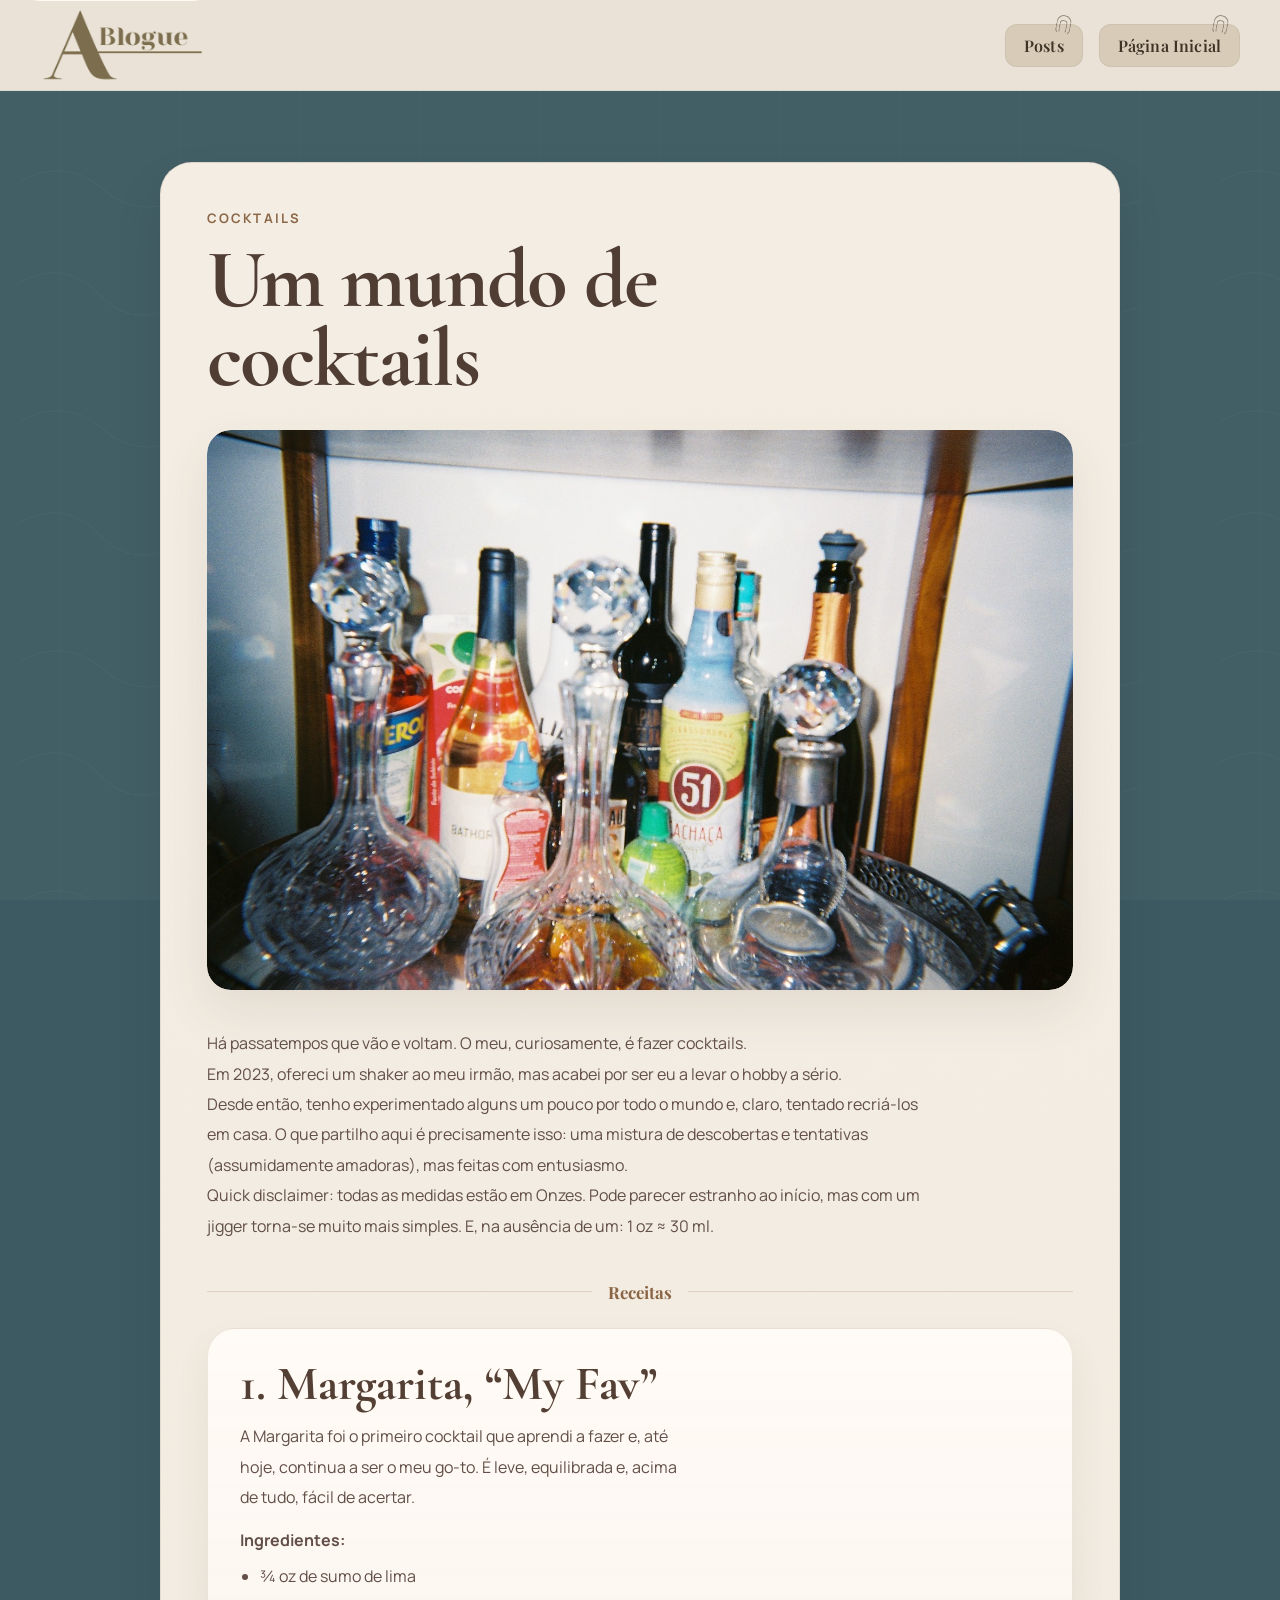
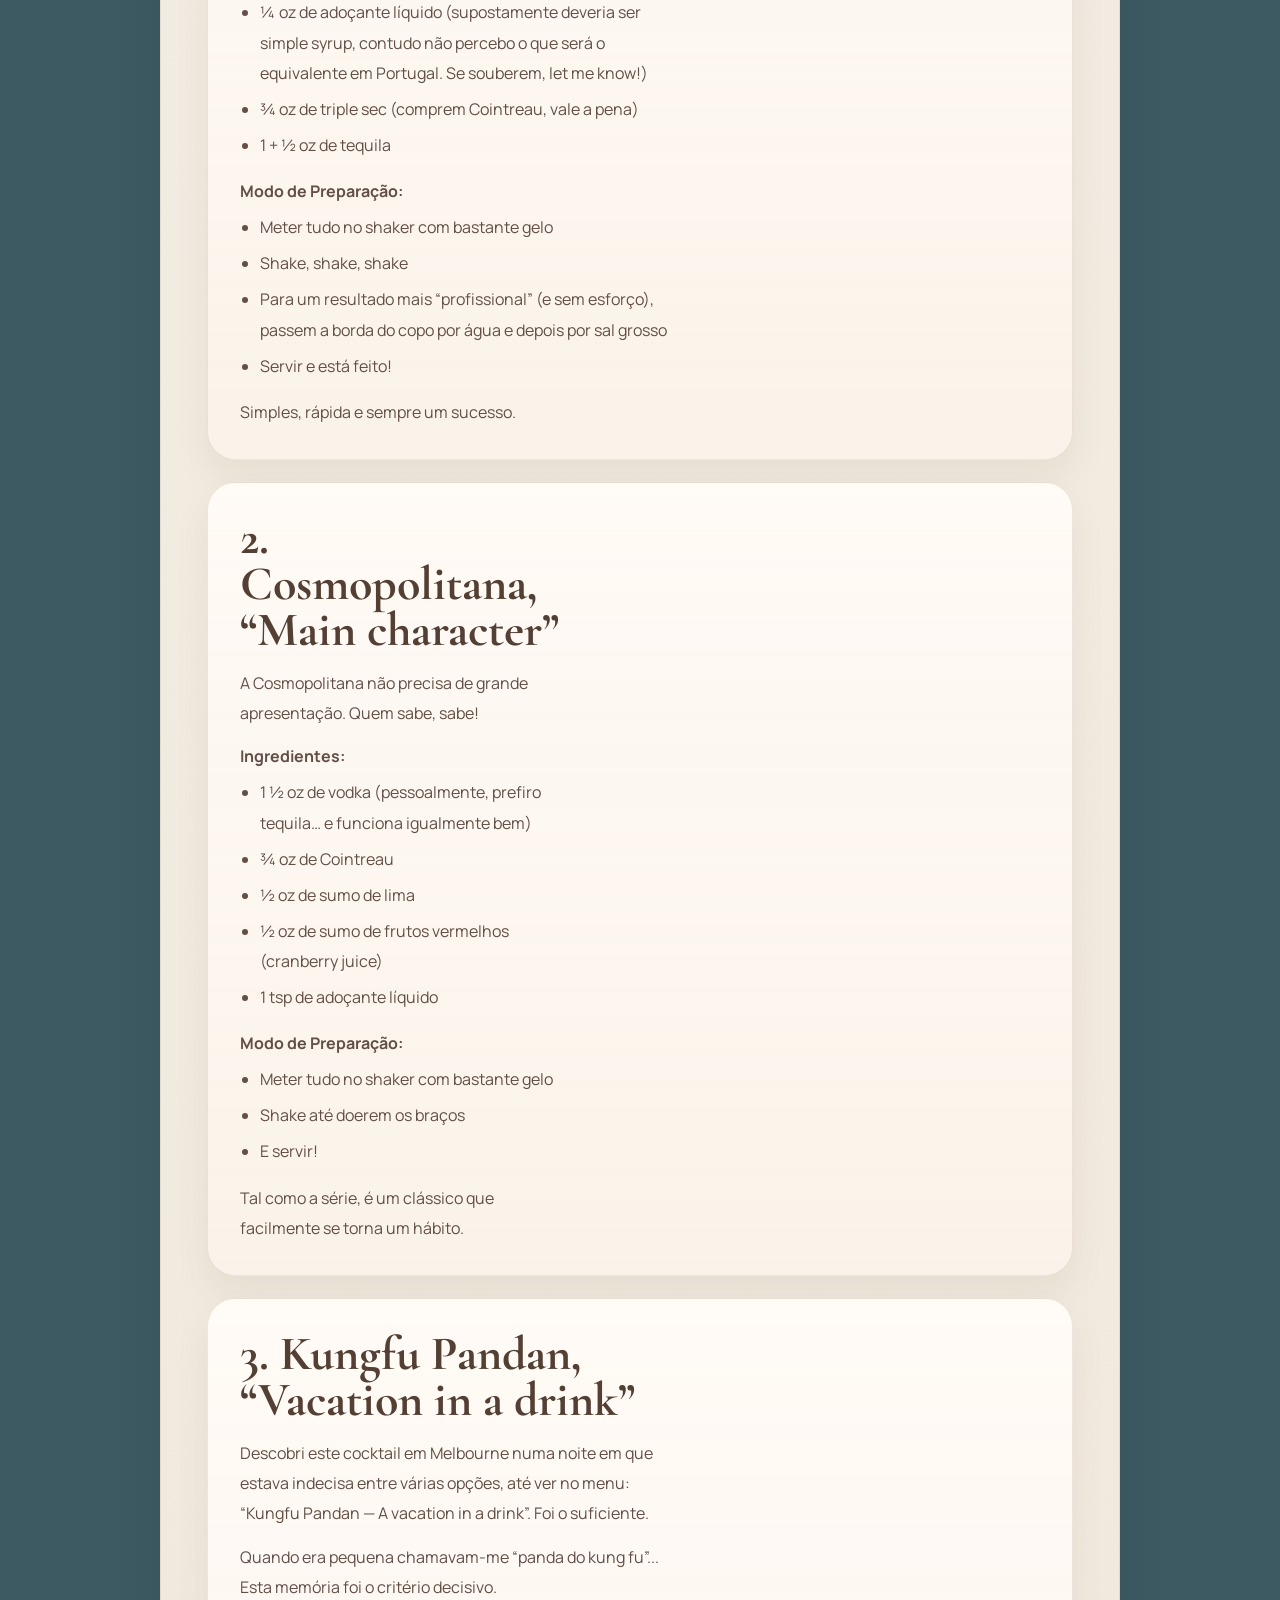
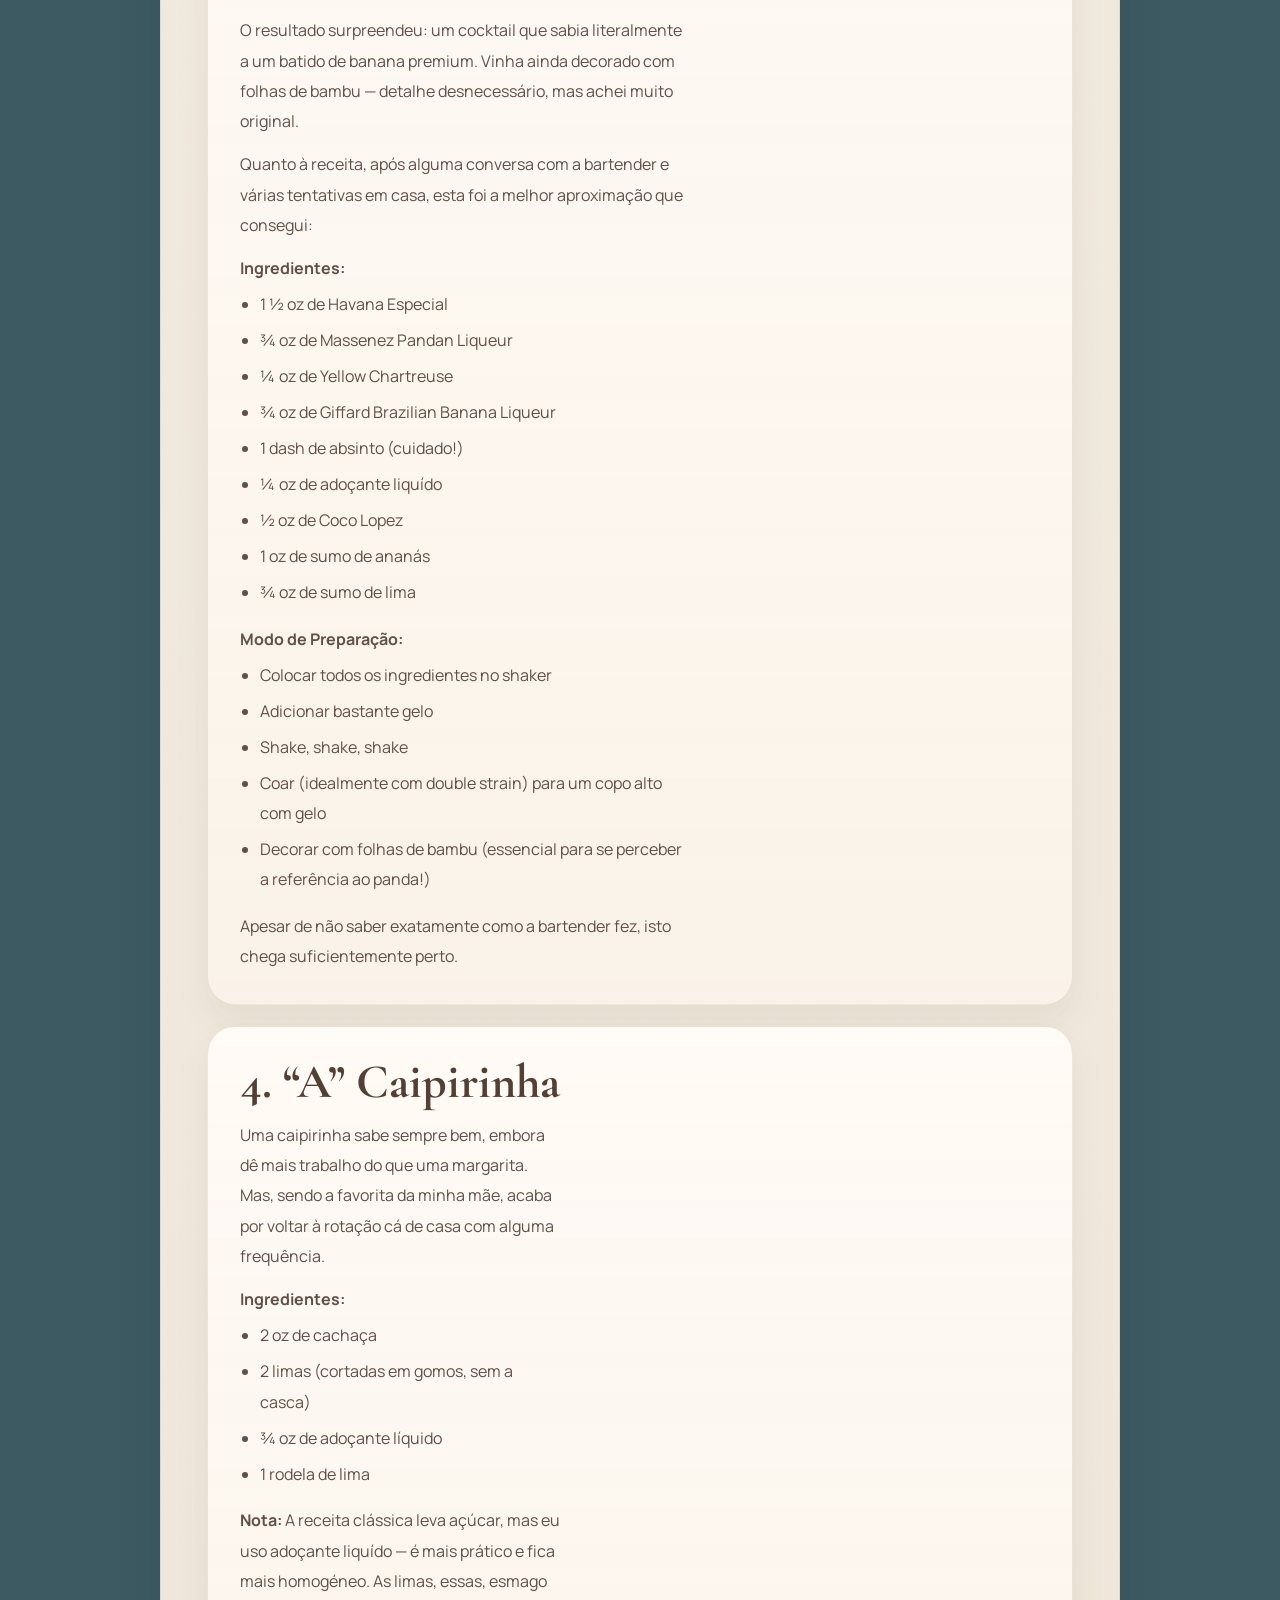
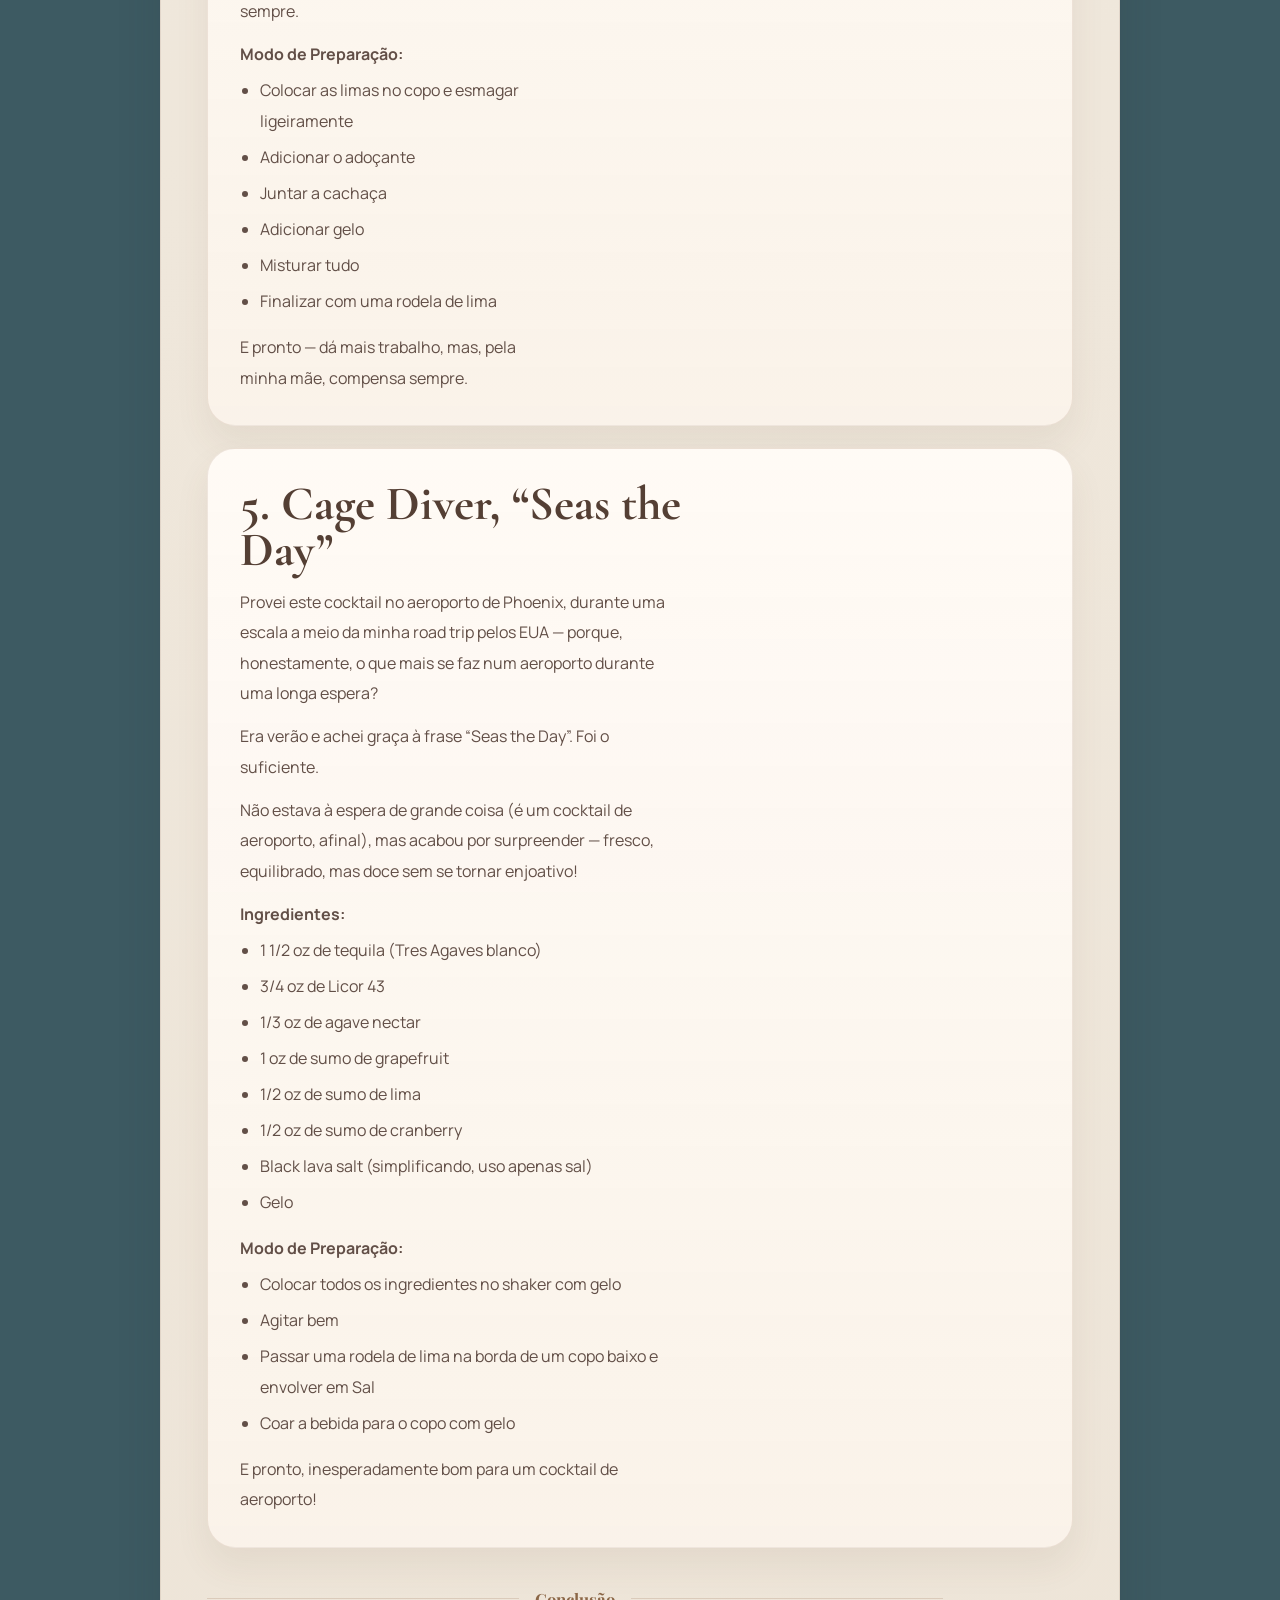
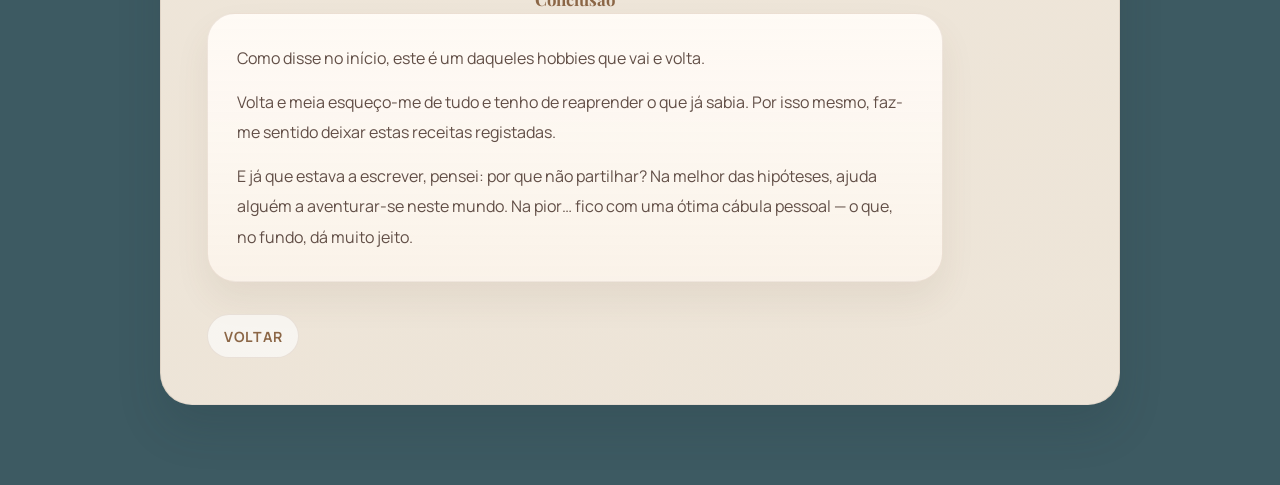
==== commit 527bc3fa: "Fix post1 layout and image paths" ====
--- a/post1.html
+++ b/post1.html
@@ -11,6 +11,200 @@
       rel="stylesheet"
     />
     <link rel="stylesheet" href="style.css" />
+    <style>
+      .cocktail-post {
+        background: #3d5a62;
+      }
+
+      .cocktail-post .post-layout {
+        padding: calc(var(--navbar-height) + 4.5rem) 0 5rem;
+      }
+
+      .cocktail-post .post-scene {
+        display: grid;
+        grid-template-columns: minmax(0, 960px) !important;
+        justify-content: center;
+        width: min(1080px, calc(100vw - 2.4rem));
+      }
+
+      .cocktail-post .post-article {
+        grid-column: 1;
+        width: 100%;
+        max-width: 960px;
+        padding: clamp(1.75rem, 3.6vw, 3rem);
+      }
+
+      .cocktail-post .post-meta-article,
+      .cocktail-post .post-article h1,
+      .cocktail-post .post-actions,
+      .cocktail-post .save-html-status {
+        max-width: none;
+      }
+
+      .cocktail-post .post-article h1 {
+        max-width: 12ch;
+        margin-bottom: 1.8rem;
+      }
+
+      .cocktail-post .post-cover {
+        margin: 2rem 0 2.4rem;
+      }
+
+      .cocktail-post .post-cover img {
+        width: 100%;
+        max-height: 560px;
+        object-fit: cover;
+        border-radius: calc(var(--radius-md) + 2px);
+      }
+
+      .cocktail-post .post-body {
+        display: grid;
+        gap: 2.1rem;
+        max-width: none;
+      }
+
+      .cocktail-post .post-intro,
+      .cocktail-post .post-conclusion {
+        max-width: 46rem;
+      }
+
+      .cocktail-post .post-body p,
+      .cocktail-post .post-body li {
+        color: #624f47;
+        font-size: 1rem;
+        line-height: 1.9;
+      }
+
+      .cocktail-post .post-body ul {
+        margin: 0.35rem 0 1rem;
+        padding-left: 1.25rem;
+      }
+
+      .cocktail-post .post-body li + li {
+        margin-top: 0.35rem;
+      }
+
+      .recipes-section {
+        display: grid;
+        gap: 1.35rem;
+      }
+
+      .post-section-divider {
+        display: flex;
+        align-items: center;
+        gap: 1rem;
+        margin: 0.4rem 0 0.2rem;
+        color: #8b6646;
+        font-family: "Playfair Display", serif;
+        font-size: 1.05rem;
+        font-weight: 700;
+      }
+
+      .post-section-divider::before,
+      .post-section-divider::after {
+        content: "";
+        height: 1px;
+        flex: 1;
+        background: rgba(139, 102, 70, 0.2);
+      }
+
+      .recipe-card,
+      .post-conclusion-card {
+        border: 1px solid rgba(139, 102, 70, 0.14);
+        border-radius: 28px;
+        background:
+          linear-gradient(180deg, rgba(255, 251, 246, 0.86), rgba(250, 242, 233, 0.96)),
+          #fffaf3;
+        box-shadow: 0 18px 34px rgba(98, 73, 53, 0.08);
+      }
+
+      .recipe-card {
+        display: grid;
+        grid-template-columns: minmax(0, 1fr) minmax(220px, 320px);
+        gap: clamp(1.2rem, 2.6vw, 2rem);
+        align-items: center;
+        padding: clamp(1.2rem, 2.6vw, 2rem);
+      }
+
+      .recipe-card-reverse {
+        grid-template-columns: minmax(220px, 320px) minmax(0, 1fr);
+      }
+
+      .recipe-card-copy h2 {
+        margin: 0 0 0.9rem;
+        color: #543f34;
+        font-family: "Cormorant Garamond", serif;
+        font-size: clamp(2.15rem, 4vw, 3rem);
+        line-height: 0.96;
+      }
+
+      .recipe-card-copy p + p,
+      .recipe-card-copy ul + p,
+      .recipe-card-copy p + ul {
+        margin-top: 0.8rem;
+      }
+
+      .recipe-photo {
+        margin: 0;
+        overflow: hidden;
+        border-radius: 22px;
+        background: #efe3d3;
+        box-shadow: 0 16px 28px rgba(98, 73, 53, 0.12);
+      }
+
+      .recipe-photo img {
+        width: 100%;
+        height: 100%;
+        min-height: 260px;
+        object-fit: cover;
+      }
+
+      .recipe-photo-portrait img {
+        aspect-ratio: 4 / 5;
+      }
+
+      .recipe-photo-wide img {
+        aspect-ratio: 4 / 3;
+      }
+
+      .post-conclusion-card {
+        display: grid;
+        gap: 0.85rem;
+        padding: clamp(1.2rem, 2.6vw, 1.8rem);
+      }
+
+      .cocktail-post .back-link {
+        margin-top: 2rem;
+      }
+
+      @media (max-width: 760px) {
+        .cocktail-post .post-scene {
+          width: min(100vw - 1rem, 100%);
+        }
+
+        .cocktail-post .post-layout {
+          padding: calc(var(--navbar-height) + 2.4rem) 0 3.5rem;
+        }
+
+        .cocktail-post .post-article {
+          padding: 1.35rem;
+          border-radius: 26px;
+        }
+
+        .recipe-card,
+        .recipe-card-reverse {
+          grid-template-columns: 1fr;
+        }
+
+        .recipe-card-reverse .recipe-photo {
+          order: 2;
+        }
+
+        .recipe-card-reverse .recipe-card-copy {
+          order: 1;
+        }
+      }
+    </style>
   </head>
   <body class="post-page cocktail-post">
     <a class="skip-link" href="#conteudo">Saltar para o conteúdo</a>
@@ -18,12 +212,7 @@
     <header class="site-header">
       <nav class="navbar container" aria-label="Navegação principal">
         <a class="brand" href="index.html#topo" aria-label="Voltar à página inicial">
-          <!-- Substitua o ficheiro abaixo se quiser trocar o logotipo -->
-          <img
-            src="assets/images/transparente-logo.png"
-            alt="Arquivo Blogue"
-            class="brand-logo"
-          />
+          <img src="transparente-logo.png" alt="Arquivo Blogue" class="brand-logo" />
         </a>
 
         <button
@@ -47,41 +236,29 @@
     <main id="conteudo" class="post-layout">
       <section class="post-scene container">
         <article class="post-article">
-          <!-- Conteudo editavel do post -->
-          <!-- Categoria -->
           <p class="post-meta post-meta-article">Cocktails</p>
 
-          <!-- Titulo -->
           <h1>Um mundo de cocktails</h1>
 
-          <!-- Imagem principal -->
           <figure class="post-cover">
-            <img
-              src="assets/images/post-cover-1.jpg"
-              alt="Capa do post Um mundo de cocktails"
-            />
+            <img src="post-cover-1.jpg" alt="Capa do post Um mundo de cocktails" />
           </figure>
 
-          <!-- Paragrafos do post -->
           <div class="post-body">
             <section class="post-intro" aria-label="Introdução">
+              <p>Há passatempos que vão e voltam. O meu, curiosamente, é fazer cocktails.</p>
               <p>
-                Há passatempos que vão e voltam. O meu, curiosamente, é fazer cocktails.
+                Em 2023, ofereci um shaker ao meu irmão, mas acabei por ser eu a levar o hobby
+                a sério.
               </p>
               <p>
-                Em 2023, ofereci um shaker ao meu irmão, mas acabei por ser eu a levar
-                o hobby a sério.
+                Desde então, tenho experimentado alguns um pouco por todo o mundo e, claro,
+                tentado recriá-los em casa. O que partilho aqui é precisamente isso: uma mistura
+                de descobertas e tentativas (assumidamente amadoras), mas feitas com entusiasmo.
               </p>
               <p>
-                Desde então, tenho experimentado alguns um pouco por todo o mundo e,
-                claro, tentado recriá-los em casa. O que partilho aqui é precisamente
-                isso: uma mistura de descobertas e tentativas (assumidamente
-                amadoras), mas feitas com entusiasmo.
-              </p>
-              <p>
-                Quick disclaimer: todas as medidas estão em Onzes. Pode parecer
-                estranho ao início, mas com um jigger torna-se muito mais simples. E,
-                na ausência de um: 1 oz ≈ 30 ml.
+                Quick disclaimer: todas as medidas estão em Onzes. Pode parecer estranho ao início,
+                mas com um jigger torna-se muito mais simples. E, na ausência de um: 1 oz ≈ 30 ml.
               </p>
             </section>
 
@@ -94,17 +271,15 @@
                 <div class="recipe-card-copy">
                   <h2>1. Margarita, “My Fav”</h2>
                   <p>
-                    A Margarita foi o primeiro cocktail que aprendi a fazer e, até hoje,
-                    continua a ser o meu go-to. É leve, equilibrada e, acima de tudo,
-                    fácil de acertar.
+                    A Margarita foi o primeiro cocktail que aprendi a fazer e, até hoje, continua
+                    a ser o meu go-to. É leve, equilibrada e, acima de tudo, fácil de acertar.
                   </p>
                   <p><strong>Ingredientes:</strong></p>
                   <ul>
                     <li>¾ oz de sumo de lima</li>
                     <li>
-                      ¼ oz de adoçante líquido (supostamente deveria ser simple syrup,
-                      contudo não percebo o que será o equivalente em Portugal. Se
-                      souberem, let me know!)
+                      ¼ oz de adoçante líquido (supostamente deveria ser simple syrup, contudo não
+                      percebo o que será o equivalente em Portugal. Se souberem, let me know!)
                     </li>
                     <li>¾ oz de triple sec (comprem Cointreau, vale a pena)</li>
                     <li>1 + ½ oz de tequila</li>
@@ -114,8 +289,8 @@
                     <li>Meter tudo no shaker com bastante gelo</li>
                     <li>Shake, shake, shake</li>
                     <li>
-                      Para um resultado mais “profissional” (e sem esforço), passem a
-                      borda do copo por água e depois por sal grosso
+                      Para um resultado mais “profissional” (e sem esforço), passem a borda do copo
+                      por água e depois por sal grosso
                     </li>
                     <li>Servir e está feito!</li>
                   </ul>
@@ -125,6 +300,7 @@
                   <img
                     src="assets/images/Um mundo de Cocktails/Margarita.png"
                     alt="Margarita"
+                    onerror="this.closest('figure').remove()"
                   />
                 </figure>
               </section>
@@ -134,6 +310,7 @@
                   <img
                     src="assets/images/Um mundo de Cocktails/Cosmopolitana.png"
                     alt="Cosmopolitana"
+                    onerror="this.closest('figure').remove()"
                   />
                 </figure>
                 <div class="recipe-card-copy">
@@ -161,22 +338,22 @@
                 <div class="recipe-card-copy">
                   <h2>3. Kungfu Pandan, “Vacation in a drink”</h2>
                   <p>
-                    Descobri este cocktail em Melbourne numa noite em que estava indecisa
-                    entre várias opções, até ver no menu: “Kungfu Pandan — A vacation in
-                    a drink”. Foi o suficiente.
-                  </p>
-                  <p>
-                    Quando era pequena chamavam-me “panda do kung fu”... Esta memória foi
-                    o critério decisivo.
-                  </p>
-                  <p>
-                    O resultado surpreendeu: um cocktail que sabia literalmente a um
-                    batido de banana premium. Vinha ainda decorado com folhas de bambu —
-                    detalhe desnecessário, mas achei muito original.
-                  </p>
-                  <p>
-                    Quanto à receita, após alguma conversa com a bartender e várias
-                    tentativas em casa, esta foi a melhor aproximação que consegui:
+                    Descobri este cocktail em Melbourne numa noite em que estava indecisa entre
+                    várias opções, até ver no menu: “Kungfu Pandan — A vacation in a drink”. Foi
+                    o suficiente.
+                  </p>
+                  <p>
+                    Quando era pequena chamavam-me “panda do kung fu”... Esta memória foi o critério
+                    decisivo.
+                  </p>
+                  <p>
+                    O resultado surpreendeu: um cocktail que sabia literalmente a um batido de banana
+                    premium. Vinha ainda decorado com folhas de bambu — detalhe desnecessário, mas
+                    achei muito original.
+                  </p>
+                  <p>
+                    Quanto à receita, após alguma conversa com a bartender e várias tentativas em casa,
+                    esta foi a melhor aproximação que consegui:
                   </p>
                   <p><strong>Ingredientes:</strong></p>
                   <ul>
@@ -199,14 +376,14 @@
                     <li>Decorar com folhas de bambu (essencial para se perceber a referência ao panda!)</li>
                   </ul>
                   <p>
-                    Apesar de não saber exatamente como a bartender fez, isto chega
-                    suficientemente perto.
+                    Apesar de não saber exatamente como a bartender fez, isto chega suficientemente perto.
                   </p>
                 </div>
                 <figure class="recipe-photo recipe-photo-portrait">
                   <img
                     src="assets/images/Um mundo de Cocktails/Kungfu Pandan, “Vacation in a drink”.jpg"
                     alt="Kungfu Pandan"
+                    onerror="this.closest('figure').remove()"
                   />
                 </figure>
               </section>
@@ -216,14 +393,14 @@
                   <img
                     src="assets/images/Um mundo de Cocktails/Caipirinha.png"
                     alt="Caipirinha"
+                    onerror="this.closest('figure').remove()"
                   />
                 </figure>
                 <div class="recipe-card-copy">
                   <h2>4. “A” Caipirinha</h2>
                   <p>
-                    Uma caipirinha sabe sempre bem, embora dê mais trabalho do que uma
-                    margarita. Mas, sendo a favorita da minha mãe, acaba por voltar à
-                    rotação cá de casa com alguma frequência.
+                    Uma caipirinha sabe sempre bem, embora dê mais trabalho do que uma margarita. Mas,
+                    sendo a favorita da minha mãe, acaba por voltar à rotação cá de casa com alguma frequência.
                   </p>
                   <p><strong>Ingredientes:</strong></p>
                   <ul>
@@ -233,9 +410,8 @@
                     <li>1 rodela de lima</li>
                   </ul>
                   <p>
-                    <strong>Nota:</strong> A receita clássica leva açúcar, mas eu uso
-                    adoçante liquído — é mais prático e fica mais homogéneo. As limas,
-                    essas, esmago sempre.
+                    <strong>Nota:</strong> A receita clássica leva açúcar, mas eu uso adoçante liquído —
+                    é mais prático e fica mais homogéneo. As limas, essas, esmago sempre.
                   </p>
                   <p><strong>Modo de Preparação:</strong></p>
                   <ul>
@@ -254,17 +430,14 @@
                 <div class="recipe-card-copy">
                   <h2>5. Cage Diver, “Seas the Day”</h2>
                   <p>
-                    Provei este cocktail no aeroporto de Phoenix, durante uma escala a
-                    meio da minha road trip pelos EUA — porque, honestamente, o que mais
-                    se faz num aeroporto durante uma longa espera?
-                  </p>
-                  <p>
-                    Era verão e achei graça à frase “Seas the Day”. Foi o suficiente.
-                  </p>
-                  <p>
-                    Não estava à espera de grande coisa (é um cocktail de aeroporto,
-                    afinal), mas acabou por surpreender — fresco, equilibrado, mas doce
-                    sem se tornar enjoativo!
+                    Provei este cocktail no aeroporto de Phoenix, durante uma escala a meio da minha
+                    road trip pelos EUA — porque, honestamente, o que mais se faz num aeroporto durante
+                    uma longa espera?
+                  </p>
+                  <p>Era verão e achei graça à frase “Seas the Day”. Foi o suficiente.</p>
+                  <p>
+                    Não estava à espera de grande coisa (é um cocktail de aeroporto, afinal), mas acabou
+                    por surpreender — fresco, equilibrado, mas doce sem se tornar enjoativo!
                   </p>
                   <p><strong>Ingredientes:</strong></p>
                   <ul>
@@ -290,6 +463,7 @@
                   <img
                     src="assets/images/Um mundo de Cocktails/Cage Diver, “Seas the Day”.png"
                     alt="Cage Diver"
+                    onerror="this.closest('figure').remove()"
                   />
                 </figure>
               </section>
@@ -300,23 +474,20 @@
                 <span>Conclusão</span>
               </div>
               <div class="post-conclusion-card">
+                <p>Como disse no início, este é um daqueles hobbies que vai e volta.</p>
                 <p>
-                  Como disse no início, este é um daqueles hobbies que vai e volta.
+                  Volta e meia esqueço-me de tudo e tenho de reaprender o que já sabia. Por isso mesmo,
+                  faz-me sentido deixar estas receitas registadas.
                 </p>
                 <p>
-                  Volta e meia esqueço-me de tudo e tenho de reaprender o que já sabia.
-                  Por isso mesmo, faz-me sentido deixar estas receitas registadas.
-                </p>
-                <p>
-                  E já que estava a escrever, pensei: por que não partilhar? Na melhor
-                  das hipóteses, ajuda alguém a aventurar-se neste mundo. Na pior…
-                  fico com uma ótima cábula pessoal — o que, no fundo, dá muito jeito.
+                  E já que estava a escrever, pensei: por que não partilhar? Na melhor das hipóteses,
+                  ajuda alguém a aventurar-se neste mundo. Na pior… fico com uma ótima cábula pessoal —
+                  o que, no fundo, dá muito jeito.
                 </p>
               </div>
             </section>
           </div>
 
-          <!-- Texto do botao -->
           <a class="back-link" href="index.html#arquivo-posts">Voltar</a>
         </article>
       </section>
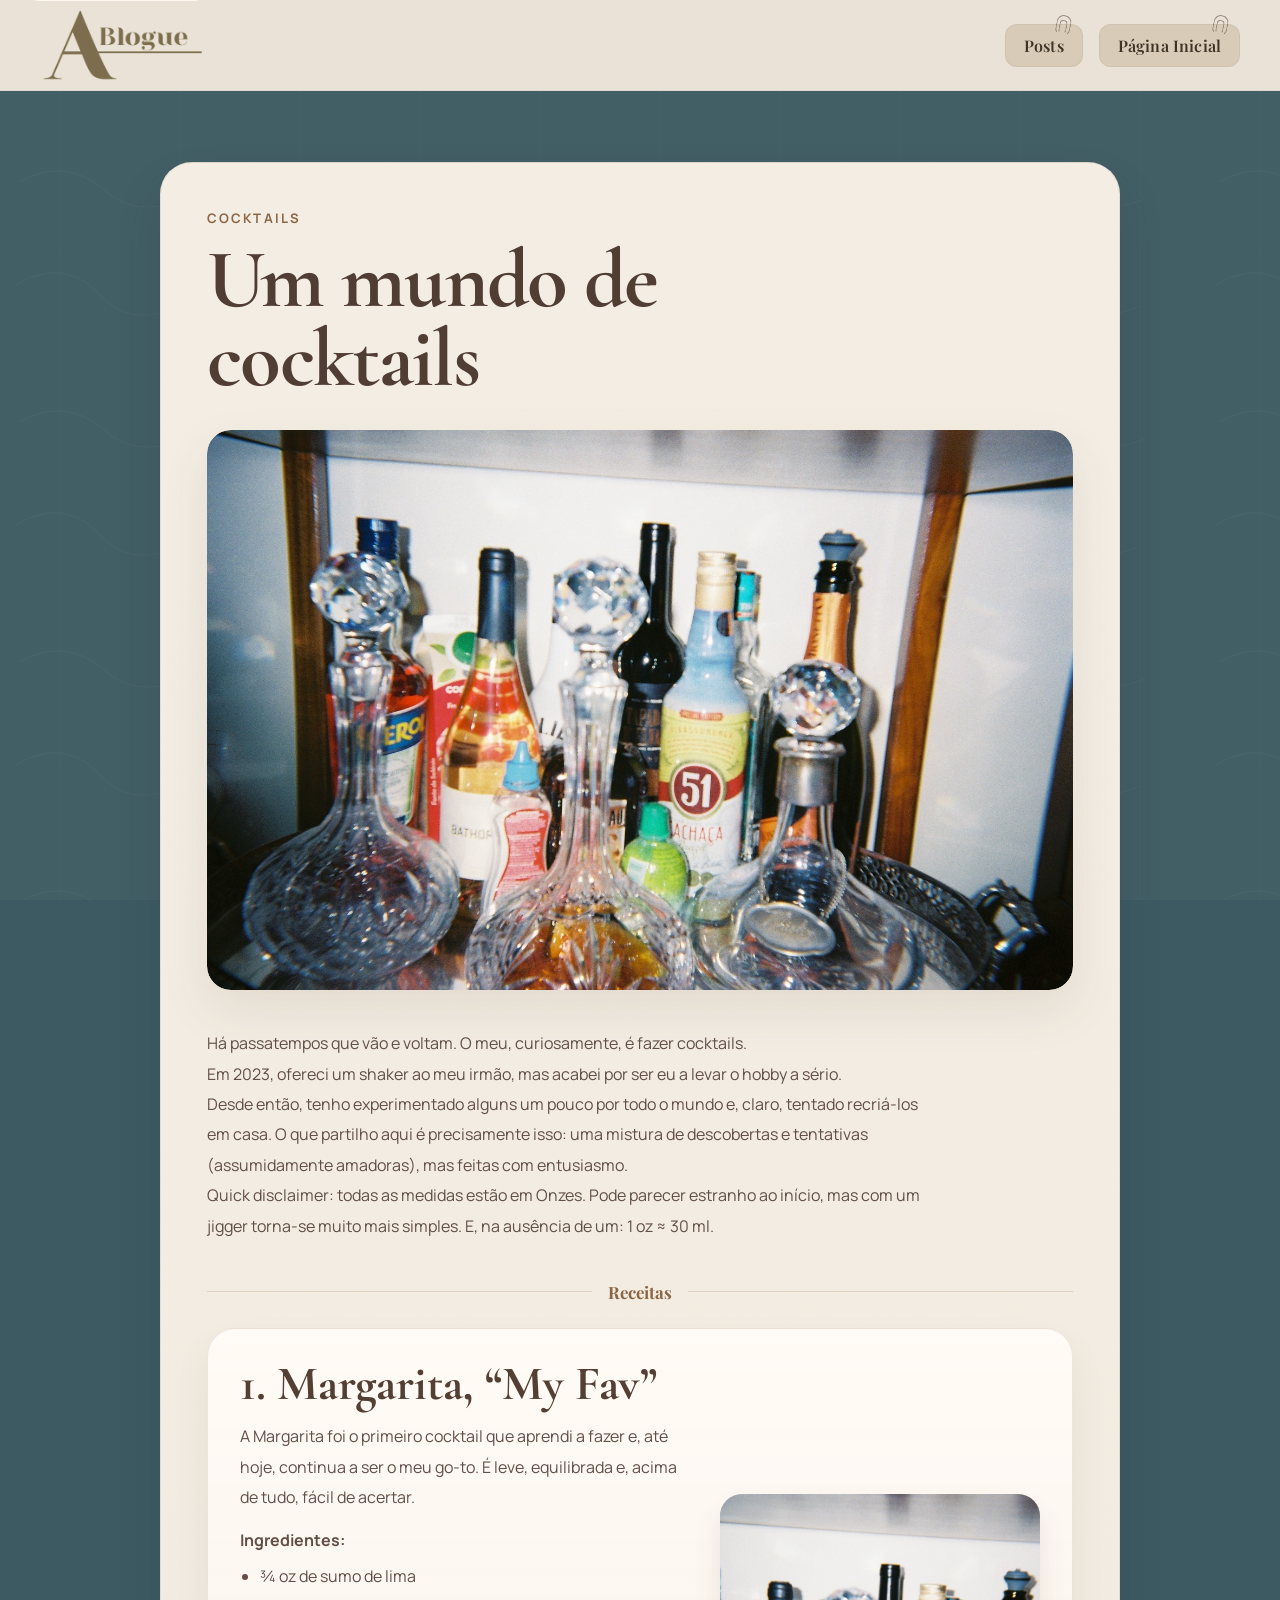
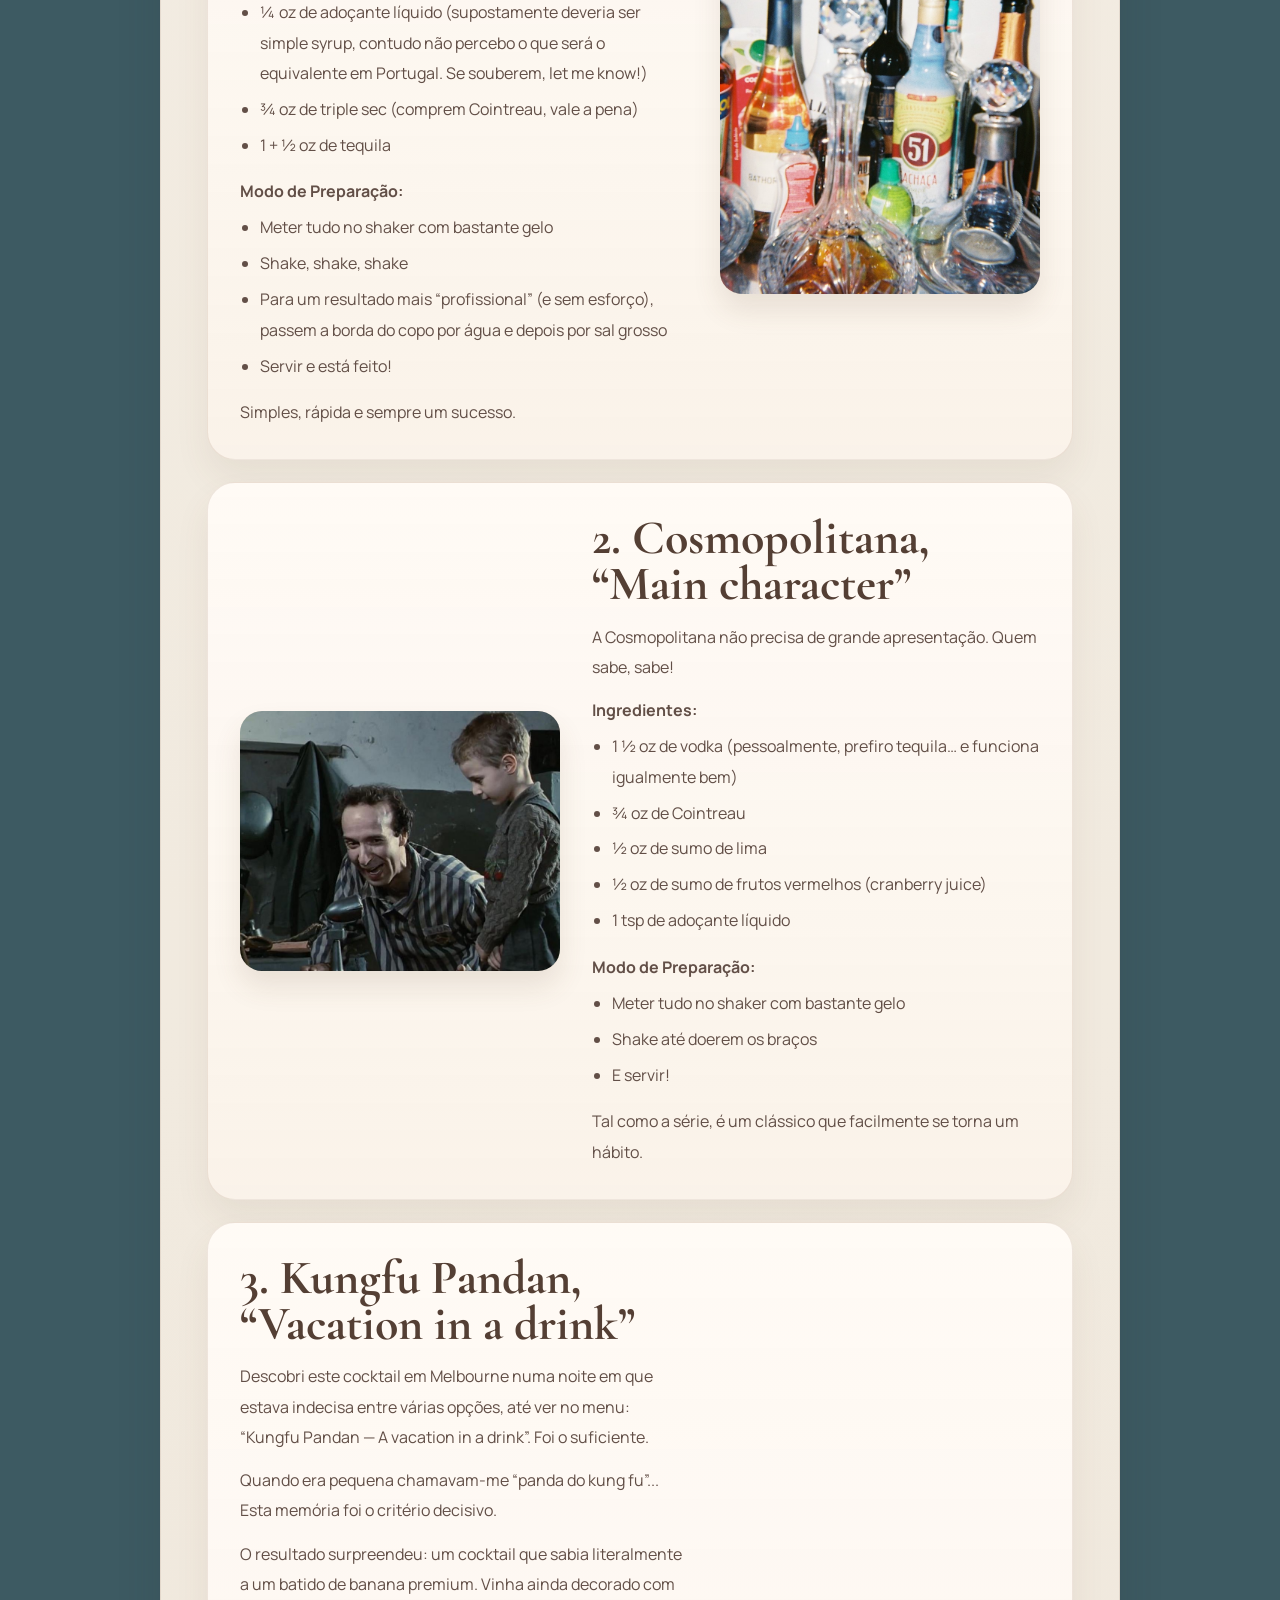
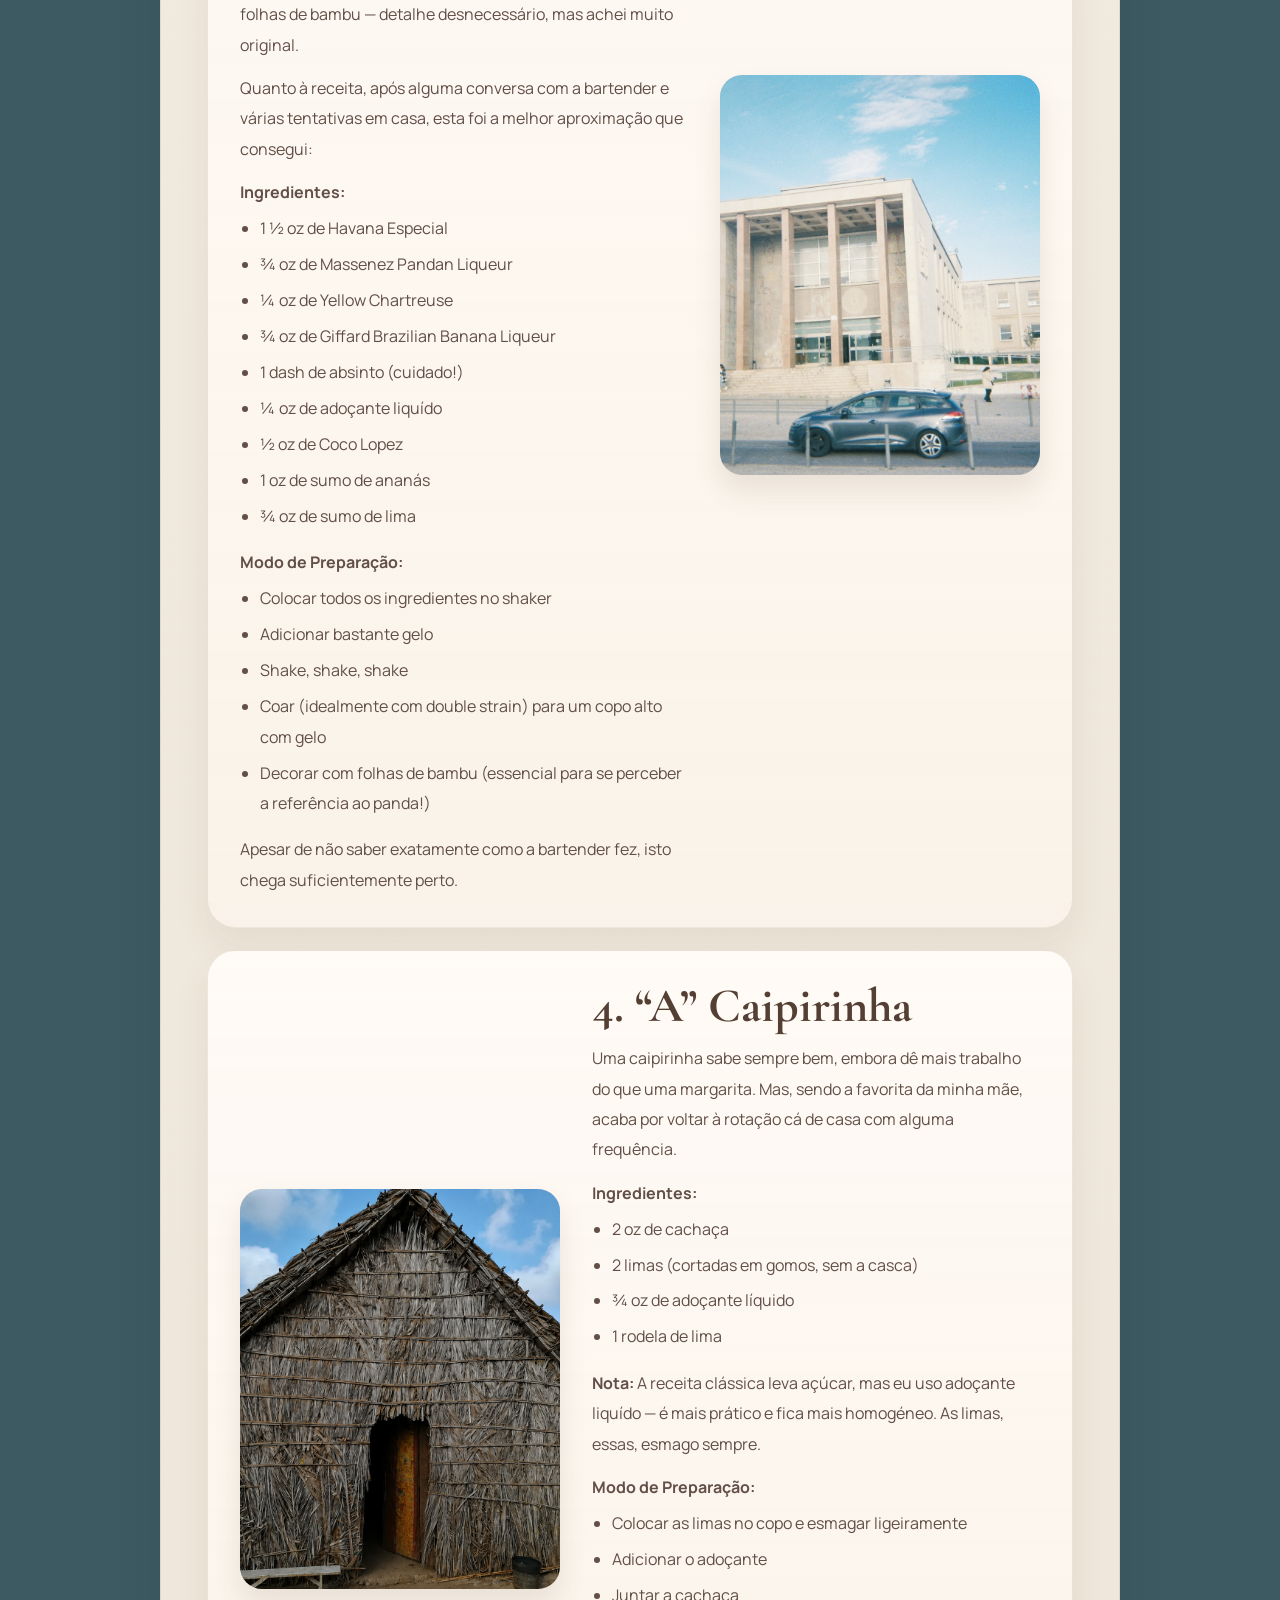
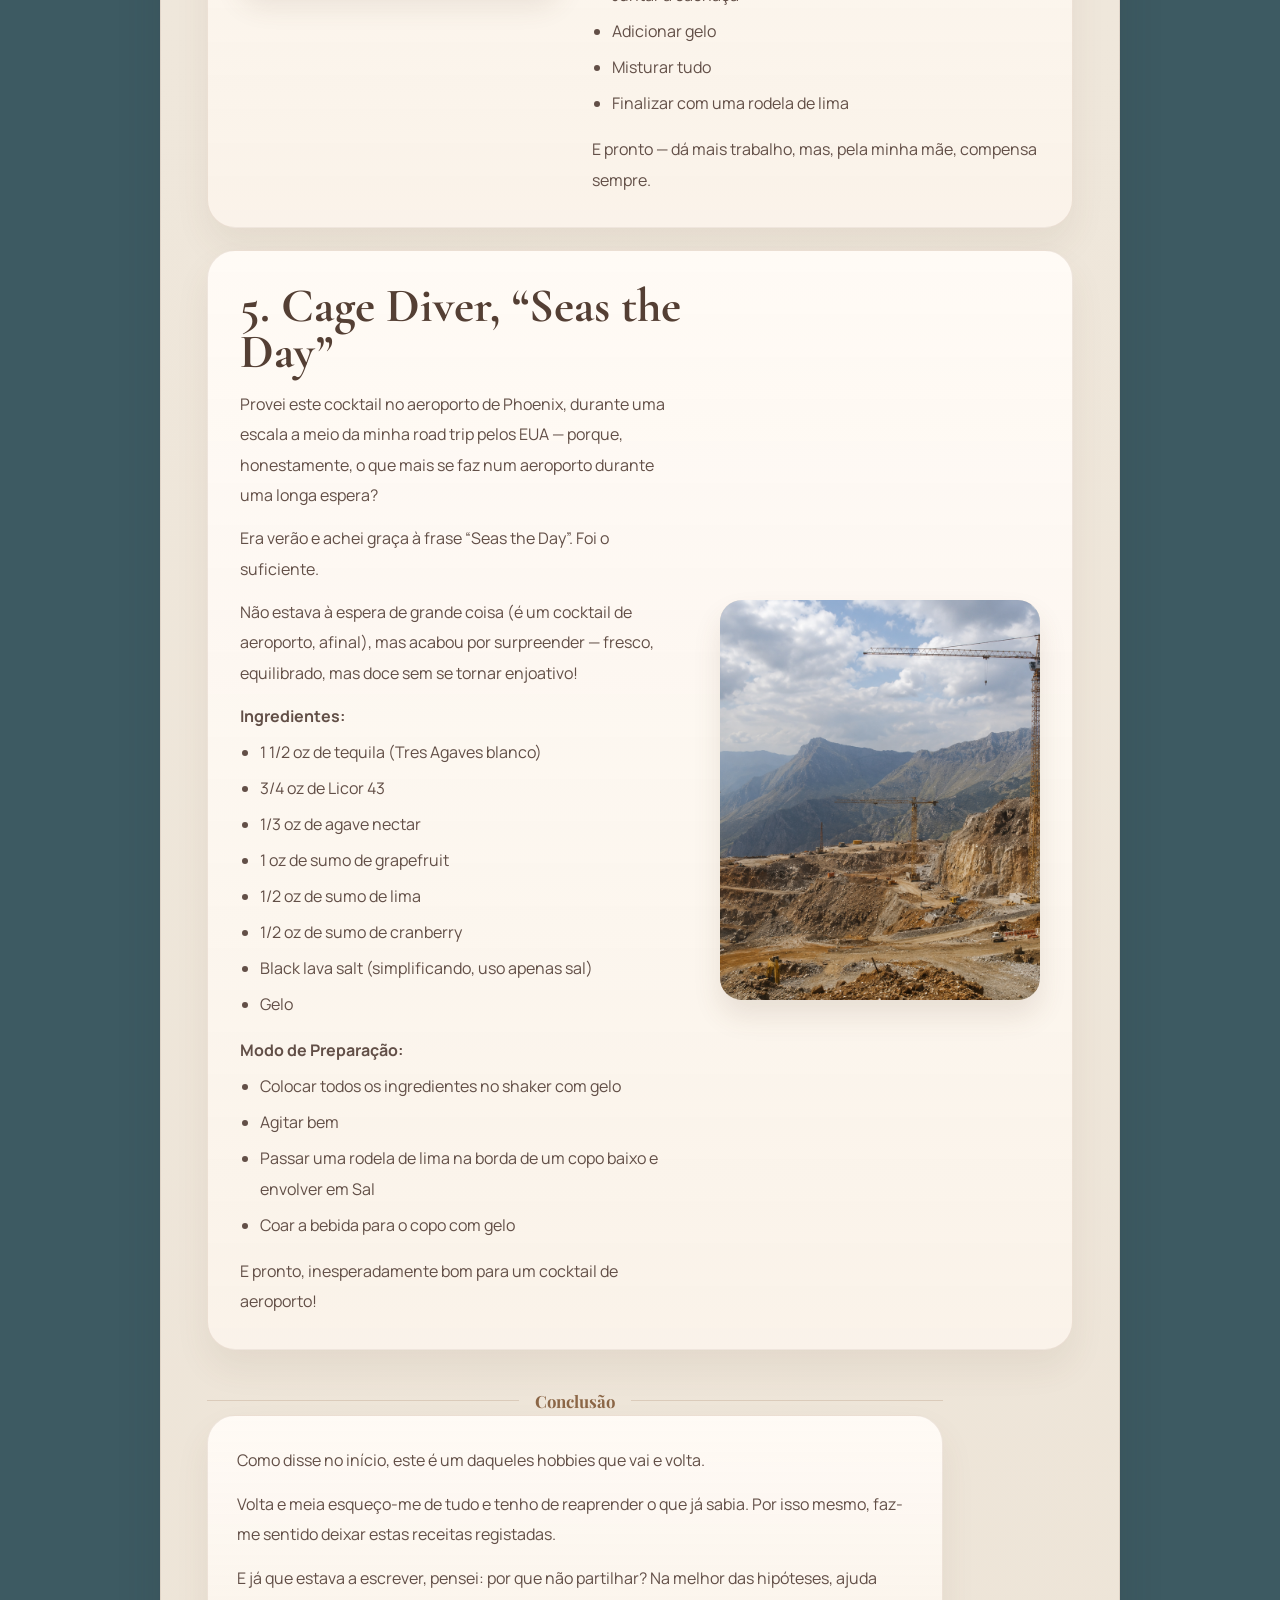
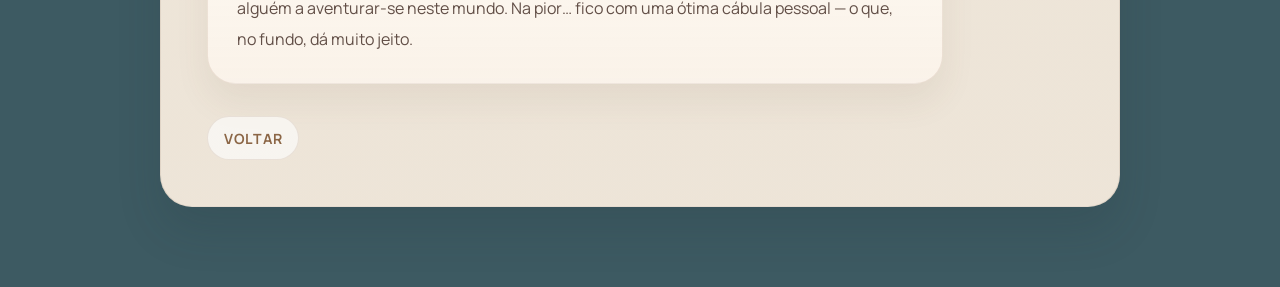
==== commit dc89e5ac: "Replace recipe images with existing cover images to ensure they display" ====
--- a/post1.html
+++ b/post1.html
@@ -298,7 +298,7 @@
                 </div>
                 <figure class="recipe-photo recipe-photo-portrait">
                   <img
-                    src="assets/images/Um mundo de Cocktails/Margarita.png"
+                    src="post-cover-1.jpg"
                     alt="Margarita"
                     onerror="this.closest('figure').remove()"
                   />
@@ -308,7 +308,7 @@
               <section class="recipe-card recipe-card-reverse">
                 <figure class="recipe-photo recipe-photo-wide">
                   <img
-                    src="assets/images/Um mundo de Cocktails/Cosmopolitana.png"
+                    src="post-cover-2.jpeg"
                     alt="Cosmopolitana"
                     onerror="this.closest('figure').remove()"
                   />
@@ -381,7 +381,7 @@
                 </div>
                 <figure class="recipe-photo recipe-photo-portrait">
                   <img
-                    src="assets/images/Um mundo de Cocktails/Kungfu Pandan, “Vacation in a drink”.jpg"
+                    src="post-cover-3.jpg"
                     alt="Kungfu Pandan"
                     onerror="this.closest('figure').remove()"
                   />
@@ -391,7 +391,7 @@
               <section class="recipe-card recipe-card-reverse">
                 <figure class="recipe-photo recipe-photo-portrait">
                   <img
-                    src="assets/images/Um mundo de Cocktails/Caipirinha.png"
+                    src="post-cover-4.png"
                     alt="Caipirinha"
                     onerror="this.closest('figure').remove()"
                   />
@@ -461,7 +461,7 @@
                 </div>
                 <figure class="recipe-photo recipe-photo-portrait">
                   <img
-                    src="assets/images/Um mundo de Cocktails/Cage Diver, “Seas the Day”.png"
+                    src="post-cover-5.png"
                     alt="Cage Diver"
                     onerror="this.closest('figure').remove()"
                   />
